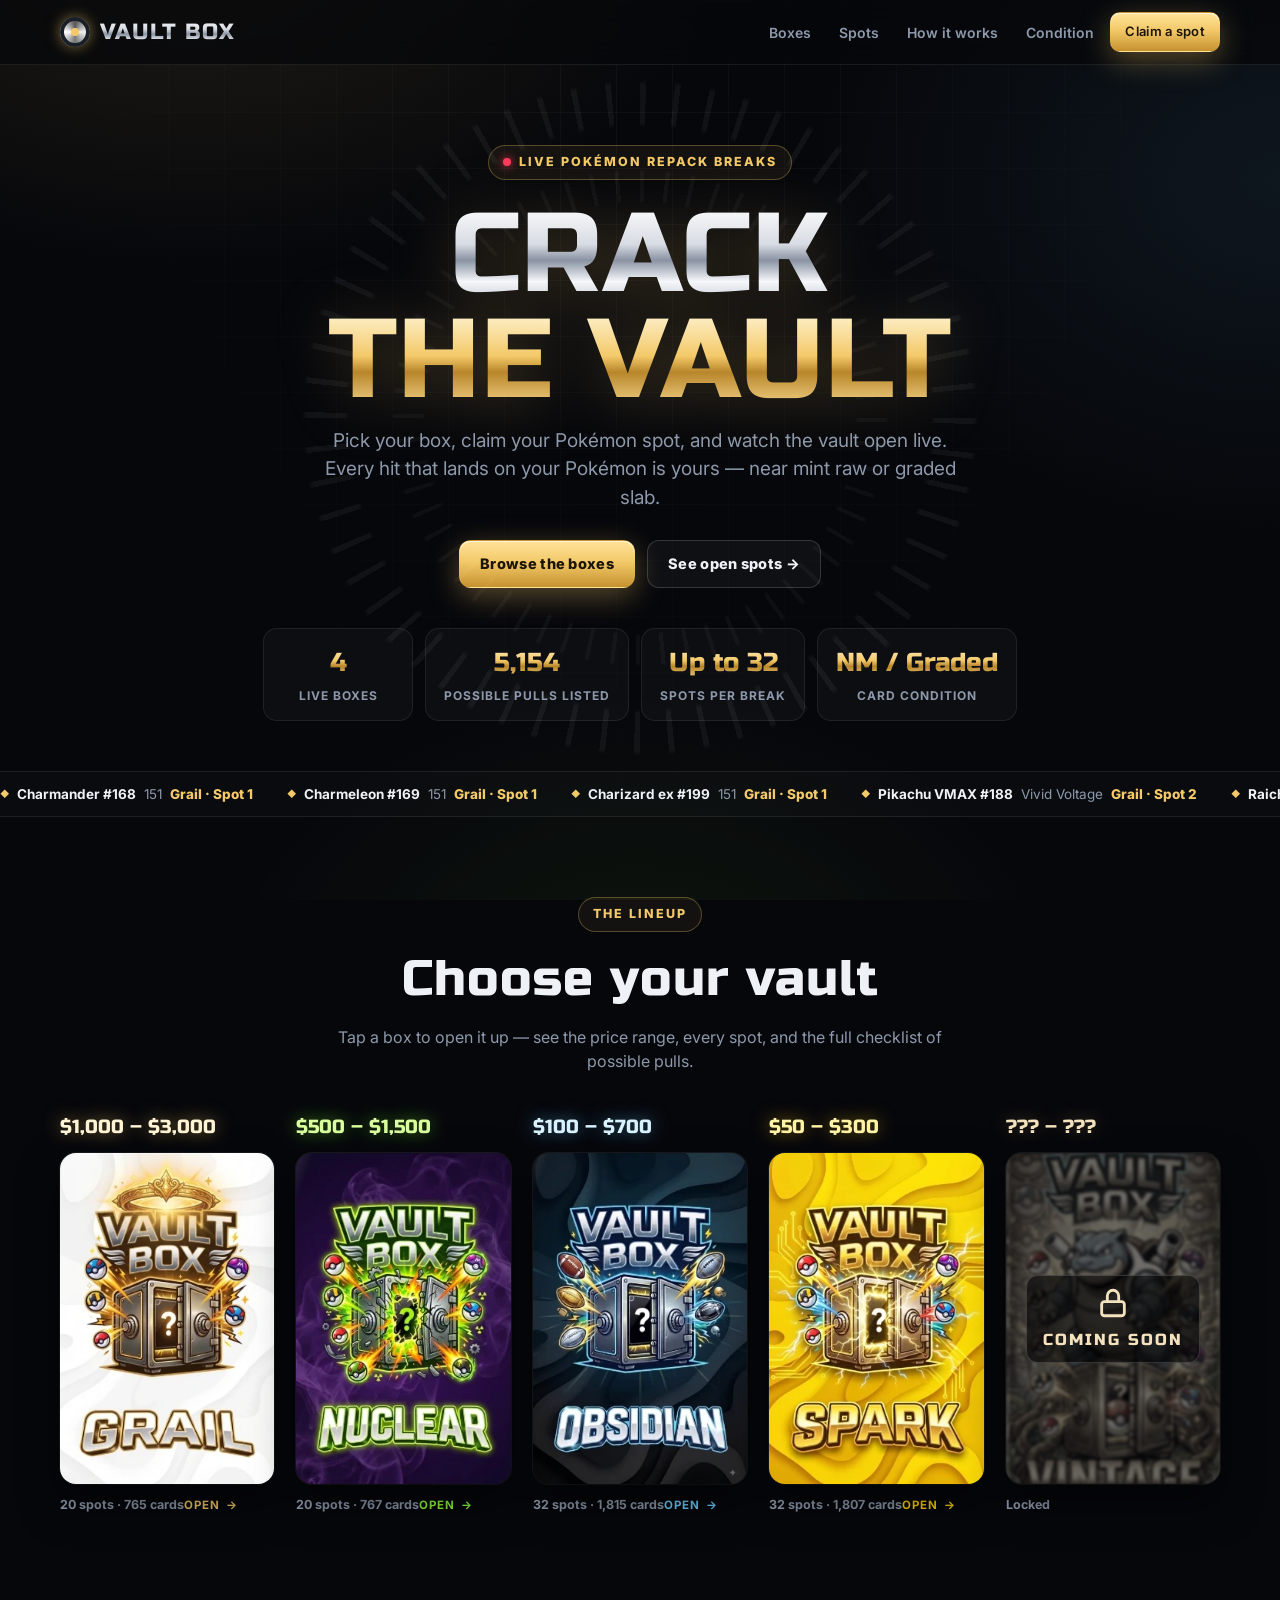
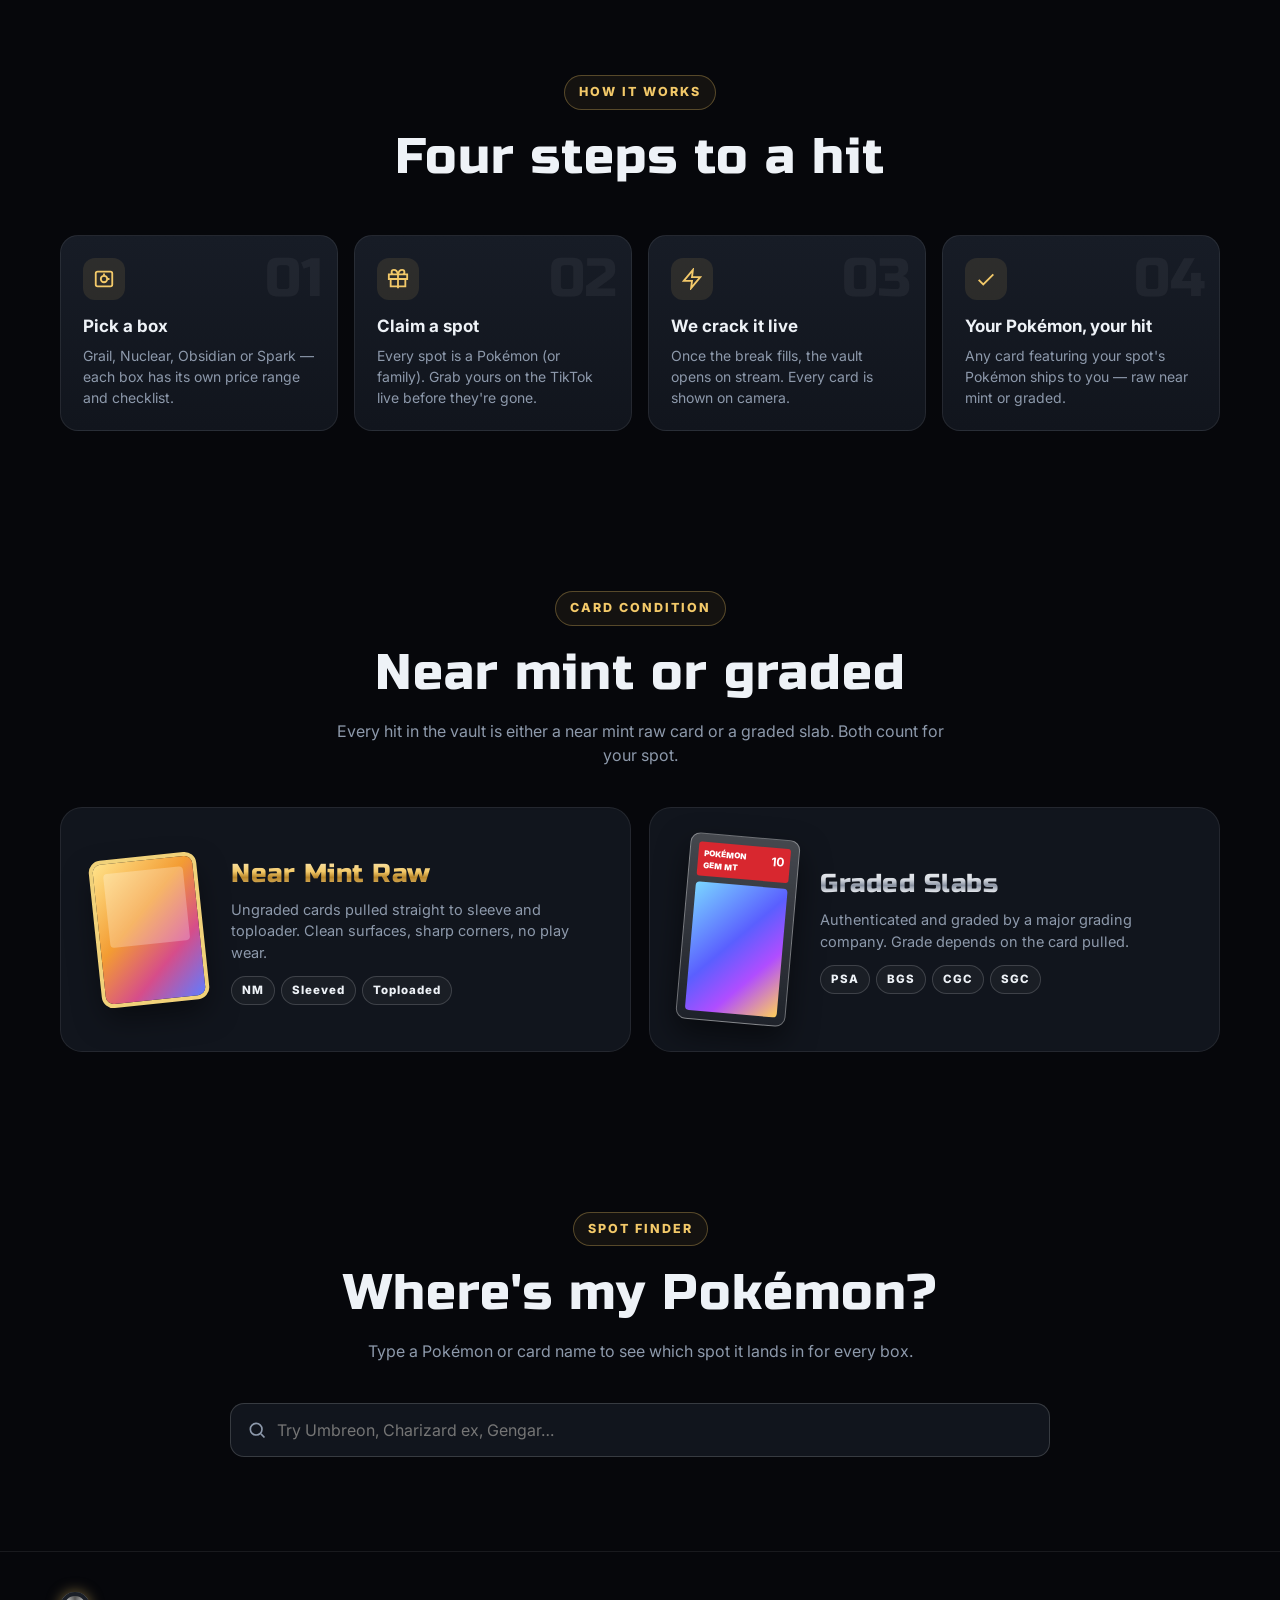
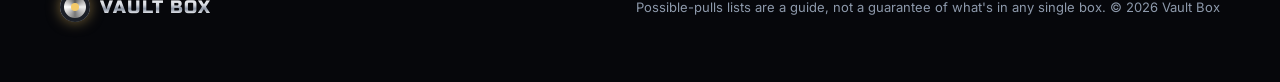
==== index.html @ 306a9274 "Build Vault Box repack site with box checklists and live spot board Home page shows the Grail, Nucle" ====
<!DOCTYPE html>
<html lang="en">
<head>
  <meta charset="utf-8">
  <meta name="viewport" content="width=device-width, initial-scale=1">
  <title>Vault Box | Pokémon Repacks</title>
  <meta name="description" content="Vault Box Pokémon repacks — Grail, Nuclear, Obsidian and Spark editions. See price ranges and the full possible-pulls checklist for every spot.">
  <meta name="theme-color" content="#06070b">
  <link rel="icon" href="assets/boxes/grail.webp">
  <link rel="preconnect" href="https://fonts.googleapis.com">
  <link rel="preconnect" href="https://fonts.gstatic.com" crossorigin>
  <link href="https://fonts.googleapis.com/css2?family=Inter:wght@400;600;700;800;900&family=Russo+One&display=swap" rel="stylesheet">
  <link rel="stylesheet" href="css/styles.css">
</head>
<body>
  <div class="bg-fx"></div>

  <header class="nav">
    <div class="wrap">
      <a class="logo" href="index.html"><span class="dial"></span><span class="metal">VAULT BOX</span></a>
      <nav>
        <a href="#boxes">Boxes</a>
        <a href="spots.html">Spots</a>
        <a class="hide-sm" href="#how">How it works</a>
        <a class="hide-sm" href="#condition">Condition</a>
        <a class="btn primary" href="spots.html" data-tiktok>Claim a spot</a>
      </nav>
    </div>
  </header>

  <main>
    <section class="hero">
      <div class="ring"></div><div class="ring r2"></div>
      <div class="wrap">
        <span class="eyebrow"><span class="live"></span>Live Pokémon repack breaks</span>
        <h1><span class="metal">CRACK</span><span class="gold">THE VAULT</span></h1>
        <p class="lead">Pick your box, claim your Pokémon spot, and watch the vault open live. Every hit that lands on your Pokémon is yours — near mint raw or graded slab.</p>
        <div class="ctas">
          <a class="btn primary" href="#boxes">Browse the boxes</a>
          <a class="btn" href="spots.html">See open spots →</a>
        </div>
        <div class="stats" id="stats"></div>
      </div>
    </section>

    <div class="ticker" aria-hidden="true"><div class="track" id="ticker"></div></div>

    <section class="block" id="boxes">
      <div class="wrap">
        <div class="sec-head reveal-up">
          <span class="eyebrow">The lineup</span>
          <h2>Choose your vault</h2>
          <p>Tap a box to open it up — see the price range, every spot, and the full checklist of possible pulls.</p>
        </div>
        <div class="lineup" id="lineup"></div>
      </div>
    </section>

    <section class="block" id="how">
      <div class="wrap">
        <div class="sec-head reveal-up">
          <span class="eyebrow">How it works</span>
          <h2>Four steps to a hit</h2>
        </div>
        <div class="steps reveal-up">
          <div class="step">
            <div class="ico"><svg width="22" height="22" viewBox="0 0 24 24" fill="none" stroke="currentColor" stroke-width="2"><rect x="3" y="4" width="18" height="16" rx="2"/><circle cx="12" cy="12" r="3.5"/><path d="M12 8.5V6M15.5 12H18"/></svg></div>
            <h3>Pick a box</h3>
            <p>Grail, Nuclear, Obsidian or Spark — each box has its own price range and checklist.</p>
          </div>
          <div class="step">
            <div class="ico"><svg width="22" height="22" viewBox="0 0 24 24" fill="none" stroke="currentColor" stroke-width="2"><path d="M20 12v8H4v-8M2 7h20v5H2zM12 22V7M12 7H7.5a2.5 2.5 0 010-5C11 2 12 7 12 7zM12 7h4.5a2.5 2.5 0 000-5C13 2 12 7 12 7z"/></svg></div>
            <h3>Claim a spot</h3>
            <p>Every spot is a Pokémon (or family). Grab yours on the TikTok live before they're gone.</p>
          </div>
          <div class="step">
            <div class="ico"><svg width="22" height="22" viewBox="0 0 24 24" fill="none" stroke="currentColor" stroke-width="2"><polygon points="13 2 3 14 12 14 11 22 21 10 12 10 13 2"/></svg></div>
            <h3>We crack it live</h3>
            <p>Once the break fills, the vault opens on stream. Every card is shown on camera.</p>
          </div>
          <div class="step">
            <div class="ico"><svg width="22" height="22" viewBox="0 0 24 24" fill="none" stroke="currentColor" stroke-width="2"><path d="M20 7L9 18l-5-5"/></svg></div>
            <h3>Your Pokémon, your hit</h3>
            <p>Any card featuring your spot's Pokémon ships to you — raw near mint or graded.</p>
          </div>
        </div>
      </div>
    </section>

    <section class="block" id="condition">
      <div class="wrap">
        <div class="sec-head reveal-up">
          <span class="eyebrow">Card condition</span>
          <h2>Near mint or graded</h2>
          <p>Every hit in the vault is either a near mint raw card or a graded slab. Both count for your spot.</p>
        </div>
        <div class="cond reveal-up">
          <div class="cond-card">
            <div class="raw-card"></div>
            <div>
              <h3 class="gold">Near Mint Raw</h3>
              <p>Ungraded cards pulled straight to sleeve and toploader. Clean surfaces, sharp corners, no play wear.</p>
              <div class="chips"><span class="chip">NM</span><span class="chip">Sleeved</span><span class="chip">Toploaded</span></div>
            </div>
          </div>
          <div class="cond-card">
            <div class="slab"><div class="label"><span>POKÉMON<br>GEM MT</span><b>10</b></div><div class="inner"></div></div>
            <div>
              <h3 class="metal">Graded Slabs</h3>
              <p>Authenticated and graded by a major grading company. Grade depends on the card pulled.</p>
              <div class="chips"><span class="chip">PSA</span><span class="chip">BGS</span><span class="chip">CGC</span><span class="chip">SGC</span></div>
            </div>
          </div>
        </div>
      </div>
    </section>

    <section class="block" id="finder">
      <div class="wrap">
        <div class="sec-head reveal-up">
          <span class="eyebrow">Spot finder</span>
          <h2>Where's my Pokémon?</h2>
          <p>Type a Pokémon or card name to see which spot it lands in for every box.</p>
        </div>
        <div class="finder reveal-up">
          <label class="search">
            <svg width="20" height="20" viewBox="0 0 24 24" fill="none" stroke="currentColor" stroke-width="2"><circle cx="11" cy="11" r="7"/><path d="M21 21l-4.3-4.3"/></svg>
            <input id="finder-q" type="search" placeholder="Try Umbreon, Charizard ex, Gengar…" autocomplete="off">
          </label>
          <div class="finder-results" id="finder-results"></div>
        </div>
      </div>
    </section>
  </main>

  <footer>
    <div class="wrap">
      <a class="logo" href="index.html"><span class="dial"></span><span class="metal">VAULT BOX</span></a>
      <div>Possible-pulls lists are a guide, not a guarantee of what's in any single box. © <span id="year"></span> Vault Box</div>
    </div>
  </footer>

  <!-- Box detail overlay -->
  <div class="vault" id="vault" role="dialog" aria-modal="true" aria-labelledby="v-title">
    <div class="doors"><div class="door l"></div><div class="door r"></div></div>
    <div class="wheel"></div>
    <div class="scroller" id="v-scroller">
      <div class="v-top">
        <button class="icon-btn" id="v-close" aria-label="Close">
          <svg width="18" height="18" viewBox="0 0 24 24" fill="none" stroke="currentColor" stroke-width="2.5"><path d="M18 6L6 18M6 6l12 12"/></svg>
        </button>
        <span class="ed" id="v-ed"></span>
        <div class="switch" id="v-switch"></div>
      </div>
      <div class="wrap">
        <div class="v-hero">
          <div class="v-art"><img id="v-art" alt=""></div>
          <div>
            <h2 id="v-title"></h2>
            <div class="rng" id="v-price"></div>
            <p id="v-tag"></p>
            <div class="v-facts" id="v-facts"></div>
            <div class="v-actions">
              <button class="btn accent" id="v-crack">⚡ Crack a random pull</button>
              <a class="btn" id="v-spots" href="spots.html">View spot board</a>
            </div>
          </div>
        </div>
        <div class="v-body">
          <aside class="spot-rail" id="v-rail"></aside>
          <div class="checklist">
            <div class="cl-head" id="cl-head"></div>
            <div class="cl-tools">
              <label class="search">
                <svg width="18" height="18" viewBox="0 0 24 24" fill="none" stroke="currentColor" stroke-width="2"><circle cx="11" cy="11" r="7"/><path d="M21 21l-4.3-4.3"/></svg>
                <input id="cl-q" type="search" placeholder="Search this whole box…" autocomplete="off">
              </label>
              <div class="seg" id="cl-seg"></div>
            </div>
            <div class="legend"><span><i></i>Main set</span><span><i class="a"></i>Alt art / SIR</span><span><i class="p"></i>Promo</span></div>
            <div id="cl-list"></div>
            <div class="note"><b>Heads up:</b> this is a possible-pulls guide, not a guaranteed list. Any card featuring a Pokémon in your spot counts for that spot — near mint raw or graded (PSA / BGS / CGC / SGC).</div>
          </div>
        </div>
      </div>
    </div>
  </div>

  <!-- Random pull reveal -->
  <div class="reveal" id="reveal"><div class="rv" id="rv"></div></div>

  <script src="data/config.js"></script>
  <script src="data/pulls.js"></script>
  <script src="js/sprites.js"></script>
  <script src="js/common.js"></script>
  <script src="js/app.js"></script>
</body>
</html>
---- css/styles.css ----
:root {
  --bg: #06070b;
  --bg2: #0c0f16;
  --panel: #11151d;
  --panel2: #171c26;
  --line: rgba(255, 255, 255, 0.08);
  --line2: rgba(255, 255, 255, 0.16);
  --text: #eef2f7;
  --dim: #8d99ab;
  --gold: #f3c969;
  --gold2: #fff1c9;
  --accent: var(--gold);
  --accent2: var(--gold2);
  --glow: rgba(243, 201, 105, 0.5);
  --radius: 18px;
  --display: "Russo One", "Arial Black", Impact, sans-serif;
  --body: "Inter", -apple-system, BlinkMacSystemFont, "Segoe UI", Roboto, sans-serif;
}

* { box-sizing: border-box; }
html { scroll-behavior: smooth; }
html, body { margin: 0; padding: 0; }
body {
  font-family: var(--body);
  background: var(--bg);
  color: var(--text);
  line-height: 1.5;
  -webkit-font-smoothing: antialiased;
  overflow-x: hidden;
}
body.locked { overflow: hidden; }
a { color: inherit; }
img { max-width: 100%; display: block; }
button { font: inherit; color: inherit; }

/* ---------- background ---------- */
.bg-fx {
  position: fixed; inset: 0; z-index: -1; pointer-events: none;
  background:
    radial-gradient(900px 600px at 15% -10%, rgba(243, 201, 105, 0.12), transparent 60%),
    radial-gradient(800px 600px at 100% 20%, rgba(111, 208, 255, 0.08), transparent 60%),
    radial-gradient(700px 500px at 50% 110%, rgba(141, 255, 58, 0.06), transparent 60%),
    var(--bg);
}
.bg-fx::after {
  content: ""; position: absolute; inset: 0;
  background-image: linear-gradient(var(--line) 1px, transparent 1px), linear-gradient(90deg, var(--line) 1px, transparent 1px);
  background-size: 56px 56px;
  mask-image: radial-gradient(ellipse at 50% 0%, #000 0%, transparent 70%);
  -webkit-mask-image: radial-gradient(ellipse at 50% 0%, #000 0%, transparent 70%);
  opacity: 0.5;
}

.wrap { max-width: 1200px; margin: 0 auto; padding: 0 20px; }

/* ---------- nav ---------- */
.nav {
  position: sticky; top: 0; z-index: 50;
  backdrop-filter: blur(14px); -webkit-backdrop-filter: blur(14px);
  background: rgba(6, 7, 11, 0.72);
  border-bottom: 1px solid var(--line);
}
.nav .wrap { display: flex; align-items: center; gap: 18px; height: 64px; }
.logo {
  font-family: var(--display); font-size: 22px; letter-spacing: 1px; text-decoration: none;
  display: flex; align-items: center; gap: 10px;
}
.logo .dial {
  width: 30px; height: 30px; border-radius: 50%;
  background: conic-gradient(from 0deg, #555, #eee, #777, #fff, #555);
  box-shadow: inset 0 0 0 4px #1b1f27, 0 0 14px var(--glow);
  position: relative; animation: spin 12s linear infinite;
}
.logo .dial::after { content: ""; position: absolute; inset: 11px; border-radius: 50%; background: var(--gold); }
.metal {
  background: linear-gradient(180deg, #fff 0%, #d7dbe2 40%, #8a93a3 55%, #f5f7fa 75%, #b9c0cc 100%);
  -webkit-background-clip: text; background-clip: text; color: transparent;
}
.gold {
  background: linear-gradient(180deg, #fff6d8 0%, #f3c969 45%, #b8862b 60%, #ffe39a 100%);
  -webkit-background-clip: text; background-clip: text; color: transparent;
}
.nav nav { display: flex; gap: 4px; margin-left: auto; align-items: center; }
.nav nav a {
  text-decoration: none; color: var(--dim); font-weight: 600; font-size: 14px;
  padding: 8px 12px; border-radius: 10px; transition: 0.15s;
}
.nav nav a:hover, .nav nav a.on { color: var(--text); background: rgba(255, 255, 255, 0.05); }

.btn {
  display: inline-flex; align-items: center; gap: 8px; justify-content: center;
  padding: 12px 20px; border-radius: 12px; font-weight: 800; font-size: 14.5px;
  text-decoration: none; cursor: pointer; border: 1px solid var(--line2);
  background: rgba(255, 255, 255, 0.04); transition: transform 0.15s, box-shadow 0.2s, background 0.2s;
  letter-spacing: 0.3px;
}
.btn:hover { transform: translateY(-2px); background: rgba(255, 255, 255, 0.08); }
.btn.primary {
  background: linear-gradient(180deg, #ffe39a, #f3c969 45%, #c6922f);
  color: #1c1405; border-color: transparent;
  box-shadow: 0 8px 30px rgba(243, 201, 105, 0.35), inset 0 1px 0 rgba(255, 255, 255, 0.6);
}
.btn.primary:hover { box-shadow: 0 12px 40px rgba(243, 201, 105, 0.5), inset 0 1px 0 rgba(255, 255, 255, 0.6); }
.nav .btn { padding: 9px 14px; font-size: 13px; }

/* ---------- hero ---------- */
.hero { position: relative; padding: 80px 0 50px; text-align: center; overflow: hidden; }
.hero .ring {
  position: absolute; left: 50%; top: 50%; width: 760px; height: 760px; margin: -380px 0 0 -380px;
  border-radius: 50%; pointer-events: none; opacity: 0.35;
  background: repeating-conic-gradient(from 0deg, rgba(255, 255, 255, 0.14) 0deg 1deg, transparent 1deg 6deg);
  mask-image: radial-gradient(circle, transparent 54%, #000 55%, #000 62%, transparent 63%);
  -webkit-mask-image: radial-gradient(circle, transparent 54%, #000 55%, #000 62%, transparent 63%);
  animation: spin 60s linear infinite;
}
.hero .ring.r2 {
  width: 560px; height: 560px; margin: -280px 0 0 -280px; opacity: 0.25; animation-direction: reverse; animation-duration: 40s;
}
.eyebrow {
  display: inline-flex; gap: 8px; align-items: center; font-size: 12.5px; letter-spacing: 2px;
  text-transform: uppercase; color: var(--gold); font-weight: 800;
  border: 1px solid rgba(243, 201, 105, 0.3); padding: 7px 14px; border-radius: 999px;
  background: rgba(243, 201, 105, 0.06);
}
.eyebrow .live { width: 8px; height: 8px; border-radius: 50%; background: #ff3b5c; box-shadow: 0 0 10px #ff3b5c; animation: pulse 1.4s infinite; }
.hero h1 {
  font-family: var(--display); font-weight: 400; margin: 22px 0 12px;
  font-size: clamp(46px, 9vw, 112px); line-height: 0.95; letter-spacing: 1px;
  filter: drop-shadow(0 6px 30px rgba(243, 201, 105, 0.25));
}
.hero h1 span { display: block; }
.hero p.lead { color: var(--dim); font-size: clamp(15px, 2vw, 19px); max-width: 640px; margin: 0 auto 28px; }
.hero .ctas { display: flex; gap: 12px; justify-content: center; flex-wrap: wrap; }
.stats { display: flex; gap: 12px; justify-content: center; flex-wrap: wrap; margin-top: 40px; }
.stat {
  min-width: 150px; padding: 14px 18px; border-radius: 14px; background: rgba(255, 255, 255, 0.03);
  border: 1px solid var(--line);
}
.stat b { display: block; font-family: var(--display); font-size: 26px; font-weight: 400; }
.stat span { font-size: 12px; color: var(--dim); letter-spacing: 1px; text-transform: uppercase; font-weight: 700; }

/* ---------- ticker ---------- */
.ticker { border-block: 1px solid var(--line); background: rgba(255, 255, 255, 0.02); overflow: hidden; padding: 12px 0; }
.ticker .track { display: flex; gap: 34px; width: max-content; animation: scroll 80s linear infinite; }
.ticker:hover .track { animation-play-state: paused; }
.ticker .item { display: inline-flex; align-items: center; gap: 8px; white-space: nowrap; font-size: 13.5px; color: var(--dim); }
.ticker .item b { color: var(--text); }
.ticker .item i { font-style: normal; color: var(--gold); font-weight: 800; }
.ticker .item::before { content: "◆"; color: var(--gold); font-size: 9px; }

/* ---------- sections ---------- */
section.block { padding: 80px 0; }
.sec-head { text-align: center; margin-bottom: 40px; }
.sec-head h2 { font-family: var(--display); font-weight: 400; font-size: clamp(30px, 5vw, 50px); margin: 10px 0 8px; letter-spacing: 1px; }
.sec-head p { color: var(--dim); margin: 0 auto; max-width: 620px; }

/* ---------- box lineup ---------- */
.lineup { display: grid; grid-template-columns: repeat(5, 1fr); gap: 22px; perspective: 1200px; }
@media (max-width: 1100px) { .lineup { grid-template-columns: repeat(3, 1fr); } }
@media (max-width: 760px) { .lineup { grid-template-columns: repeat(2, 1fr); gap: 14px; } }
.box {
  --a: var(--gold); --b: var(--gold2); --g: var(--glow);
  position: relative; cursor: pointer; border: 0; padding: 0; background: none; text-align: left;
  display: flex; flex-direction: column; gap: 12px;
}
.box .price {
  font-family: var(--display); font-size: clamp(15px, 1.6vw, 19px); text-align: center; color: var(--b);
  text-shadow: 0 0 18px var(--g);
}
.box .art {
  position: relative; border-radius: 16px; overflow: hidden; aspect-ratio: 283 / 437;
  transform-style: preserve-3d; transition: transform 0.2s ease-out, box-shadow 0.3s;
  box-shadow: 0 20px 40px rgba(0, 0, 0, 0.5), 0 0 0 1px rgba(255, 255, 255, 0.08);
  background: #111;
}
.box .art img { width: 100%; height: 100%; object-fit: cover; }
.box .art .glare {
  position: absolute; inset: 0; pointer-events: none; opacity: 0; transition: opacity 0.3s;
  background: radial-gradient(circle at var(--mx, 50%) var(--my, 50%), rgba(255, 255, 255, 0.45), transparent 45%);
  mix-blend-mode: overlay;
}
.box .art .foil {
  position: absolute; inset: 0; pointer-events: none; opacity: 0; transition: opacity 0.3s;
  background: linear-gradient(115deg, transparent 30%, rgba(255, 0, 170, 0.18) 42%, rgba(0, 255, 255, 0.18) 50%, rgba(255, 255, 0, 0.18) 58%, transparent 70%);
  background-size: 250% 250%; background-position: var(--fx, 50%) var(--fy, 50%);
  mix-blend-mode: color-dodge;
}
.box:hover .art, .box:focus-visible .art { box-shadow: 0 30px 60px rgba(0, 0, 0, 0.6), 0 0 50px var(--g), 0 0 0 1px var(--a); }
.box:hover .glare, .box:hover .foil { opacity: 1; }
.box:focus-visible { outline: none; }
.box .meta { display: flex; justify-content: space-between; align-items: center; font-size: 12.5px; color: var(--dim); font-weight: 700; }
.box .open {
  color: var(--a); letter-spacing: 1px; text-transform: uppercase; font-size: 11.5px;
  display: inline-flex; gap: 6px; align-items: center;
}
.box .open::after { content: "→"; transition: transform 0.2s; }
.box:hover .open::after { transform: translateX(4px); }
.box.soon { cursor: default; }
.box.soon .art img { filter: grayscale(0.7) brightness(0.45) blur(1.5px); }
.box.soon .lock {
  position: absolute; inset: 0; display: grid; place-items: center; text-align: center; z-index: 2;
}
.box.soon .lock div {
  font-family: var(--display); font-size: 16px; letter-spacing: 2px; color: var(--b);
  background: rgba(0, 0, 0, 0.6); border: 1px solid var(--line2); padding: 10px 16px; border-radius: 12px;
}
.box.soon .lock svg { width: 34px; height: 34px; margin: 0 auto 8px; display: block; }
.box .shine-bar {
  position: absolute; left: -60%; top: 0; width: 40%; height: 100%; transform: skewX(-20deg);
  background: linear-gradient(90deg, transparent, rgba(255, 255, 255, 0.25), transparent);
  animation: shine 5s ease-in-out infinite; pointer-events: none;
}
.box:nth-child(2) .shine-bar { animation-delay: 1s; }
.box:nth-child(3) .shine-bar { animation-delay: 2s; }
.box:nth-child(4) .shine-bar { animation-delay: 3s; }

/* ---------- how it works ---------- */
.steps { display: grid; grid-template-columns: repeat(4, 1fr); gap: 16px; counter-reset: step; }
@media (max-width: 900px) { .steps { grid-template-columns: repeat(2, 1fr); } }
@media (max-width: 520px) { .steps { grid-template-columns: 1fr; } }
.step {
  background: linear-gradient(180deg, var(--panel2), var(--panel)); border: 1px solid var(--line);
  border-radius: var(--radius); padding: 22px; position: relative; overflow: hidden;
}
.step::before {
  counter-increment: step; content: counter(step, decimal-leading-zero);
  font-family: var(--display); font-size: 54px; position: absolute; right: 14px; top: 2px;
  color: rgba(255, 255, 255, 0.05);
}
.step .ico { width: 42px; height: 42px; border-radius: 12px; display: grid; place-items: center; background: rgba(243, 201, 105, 0.1); color: var(--gold); margin-bottom: 14px; }
.step h3 { margin: 0 0 6px; font-size: 17px; }
.step p { margin: 0; color: var(--dim); font-size: 14px; }

/* ---------- condition ---------- */
.cond { display: grid; grid-template-columns: 1fr 1fr; gap: 18px; }
@media (max-width: 760px) { .cond { grid-template-columns: 1fr; } }
.cond-card {
  border-radius: 22px; padding: 28px; border: 1px solid var(--line); position: relative; overflow: hidden;
  background: var(--panel); display: grid; grid-template-columns: 120px 1fr; gap: 22px; align-items: center;
}
@media (max-width: 460px) { .cond-card { grid-template-columns: 1fr; } }
.cond-card h3 { margin: 0 0 6px; font-family: var(--display); font-weight: 400; font-size: 26px; letter-spacing: 0.5px; }
.cond-card p { margin: 0 0 12px; color: var(--dim); font-size: 14.5px; }
.chips { display: flex; gap: 6px; flex-wrap: wrap; }
.chip {
  font-size: 11.5px; font-weight: 800; letter-spacing: 1px; padding: 5px 10px; border-radius: 999px;
  border: 1px solid var(--line2); background: rgba(255, 255, 255, 0.04);
}
.raw-card {
  width: 100px; aspect-ratio: 63 / 88; border-radius: 8px; margin: 0 auto;
  background: linear-gradient(135deg, #ffe38a, #f39c33 40%, #d64d8a 70%, #5f7cff);
  box-shadow: 0 0 0 4px #f1d27a, 0 14px 30px rgba(0, 0, 0, 0.5); position: relative; transform: rotate(-6deg);
  animation: float 5s ease-in-out infinite;
}
.raw-card::after { content: ""; position: absolute; inset: 10px 10px 40%; border-radius: 4px; background: rgba(255, 255, 255, 0.25); }
.slab {
  width: 110px; border-radius: 10px; padding: 8px; margin: 0 auto;
  background: linear-gradient(180deg, rgba(255, 255, 255, 0.22), rgba(255, 255, 255, 0.06));
  border: 1px solid rgba(255, 255, 255, 0.35); box-shadow: 0 14px 30px rgba(0, 0, 0, 0.5);
  transform: rotate(5deg); animation: float 5s ease-in-out infinite reverse;
}
.slab .label { background: #d8272f; color: #fff; font-size: 8px; font-weight: 900; padding: 5px 6px; border-radius: 3px; display: flex; justify-content: space-between; margin-bottom: 6px; }
.slab .label b { font-size: 12px; }
.slab .inner { aspect-ratio: 63 / 88; border-radius: 4px; background: linear-gradient(135deg, #7ad6ff, #5a5fff 45%, #b04dff 70%, #ffcf5a); }

/* ---------- finder ---------- */
.finder { max-width: 820px; margin: 0 auto; }
.search {
  display: flex; align-items: center; gap: 10px; padding: 0 16px; border-radius: 14px;
  border: 1px solid var(--line2); background: var(--panel); transition: 0.2s;
}
.search:focus-within { border-color: var(--accent); box-shadow: 0 0 0 4px color-mix(in srgb, var(--accent) 18%, transparent); }
.search svg { flex: none; color: var(--dim); }
.search input {
  flex: 1; background: none; border: 0; outline: 0; color: var(--text); font: inherit; font-size: 16px; padding: 14px 0; min-width: 0;
}
.finder-results { margin-top: 14px; display: grid; gap: 10px; }
.fr {
  display: grid; grid-template-columns: 56px 1fr; gap: 14px; align-items: center;
  background: var(--panel); border: 1px solid var(--line); border-radius: 14px; padding: 12px 14px;
}
.fr img { width: 56px; height: 56px; object-fit: contain; }
.fr h4 { margin: 0 0 6px; font-size: 16px; }
.fr .where { display: flex; gap: 6px; flex-wrap: wrap; }
.fr .where button {
  cursor: pointer; font-size: 12.5px; font-weight: 700; padding: 5px 10px; border-radius: 9px;
  border: 1px solid var(--line2); background: rgba(255, 255, 255, 0.04); transition: 0.15s;
}
.fr .where button:hover { border-color: var(--c); color: var(--c); }
.fr .where button b { color: var(--c); }
.muted { color: var(--dim); font-size: 14px; text-align: center; padding: 10px; }

/* ---------- vault overlay ---------- */
.vault {
  --a: var(--gold); --b: var(--gold2); --g: var(--glow); --vbg: #111;
  position: fixed; inset: 0; z-index: 100; display: none;
  background: radial-gradient(1000px 700px at 20% 0%, color-mix(in srgb, var(--a) 16%, transparent), transparent 60%), var(--vbg);
}
.vault.on { display: block; }
.vault .doors { position: fixed; inset: 0; z-index: 5; pointer-events: none; display: flex; }
.vault .door {
  flex: 1; background:
    repeating-linear-gradient(90deg, rgba(255, 255, 255, 0.03) 0 2px, transparent 2px 8px),
    linear-gradient(180deg, #3a3f49, #1d2027 50%, #2b2f37);
  border: 1px solid rgba(255, 255, 255, 0.1); position: relative;
  transition: transform 0.9s cubic-bezier(0.7, 0, 0.2, 1) 0.45s;
}
.vault .door.l { border-right: 2px solid #0b0c10; }
.vault .door.r { border-left: 2px solid #0b0c10; }
.vault .wheel {
  position: fixed; left: 50%; top: 50%; width: 180px; height: 180px; margin: -90px 0 0 -90px; z-index: 6;
  border-radius: 50%; pointer-events: none;
  background: radial-gradient(circle, var(--a) 0 18%, #2a2e36 19% 40%, transparent 41%),
    conic-gradient(from 0deg, #9aa2ae, #e6e9ee, #6d7480, #e6e9ee, #9aa2ae, #e6e9ee, #6d7480, #e6e9ee, #9aa2ae);
  box-shadow: 0 0 0 10px #2a2e36, 0 0 60px var(--g), inset 0 0 20px rgba(0, 0, 0, 0.6);
  transition: transform 0.6s ease-in, opacity 0.3s ease 0.55s;
}
.vault.opening .wheel { transform: rotate(540deg) scale(0.9); opacity: 0; }
.vault.opening .door.l { transform: translateX(-102%); }
.vault.opening .door.r { transform: translateX(102%); }
.vault.opened .doors, .vault.opened .wheel { display: none; }

.vault .scroller { position: absolute; inset: 0; overflow-y: auto; overscroll-behavior: contain; }
.vault .v-top {
  position: sticky; top: 0; z-index: 3; display: flex; align-items: center; gap: 12px;
  padding: 12px 20px; background: color-mix(in srgb, var(--vbg) 80%, transparent);
  backdrop-filter: blur(12px); -webkit-backdrop-filter: blur(12px); border-bottom: 1px solid var(--line);
}
.vault .v-top .ed { font-family: var(--display); letter-spacing: 1px; font-size: 18px; color: var(--b); }
.vault .v-top .switch { display: flex; gap: 6px; margin-left: auto; flex-wrap: wrap; }
.vault .v-top .switch button {
  cursor: pointer; padding: 7px 12px; border-radius: 999px; border: 1px solid var(--line2); background: transparent;
  font-size: 12.5px; font-weight: 800; letter-spacing: 0.5px; color: var(--dim);
}
.vault .v-top .switch button.on { background: var(--a); border-color: var(--a); color: #0a0a0a; }
.icon-btn {
  cursor: pointer; width: 40px; height: 40px; flex: none; border-radius: 12px; border: 1px solid var(--line2);
  background: rgba(255, 255, 255, 0.05); display: grid; place-items: center;
}
.icon-btn:hover { background: rgba(255, 255, 255, 0.1); }

.v-hero { display: grid; grid-template-columns: 260px 1fr; gap: 34px; align-items: center; padding: 34px 0 20px; }
@media (max-width: 760px) { .v-hero { grid-template-columns: 1fr; text-align: center; gap: 18px; } .v-hero .v-art { max-width: 200px; margin: 0 auto; } }
.v-art { border-radius: 16px; overflow: hidden; box-shadow: 0 0 60px var(--g), 0 20px 40px rgba(0, 0, 0, 0.5); animation: float 6s ease-in-out infinite; }
.v-hero h2 { font-family: var(--display); font-weight: 400; margin: 0; font-size: clamp(38px, 6vw, 68px); line-height: 1; color: var(--b); text-shadow: 0 0 40px var(--g); letter-spacing: 1px; }
.v-hero .rng { font-family: var(--display); font-size: clamp(20px, 3vw, 30px); margin: 10px 0; color: var(--a); }
.v-hero .rng small { font-family: var(--body); font-size: 12px; color: var(--dim); letter-spacing: 1.5px; text-transform: uppercase; font-weight: 800; display: block; }
.v-hero p { color: var(--dim); margin: 0 0 16px; }
.v-facts { display: flex; gap: 8px; flex-wrap: wrap; }
@media (max-width: 760px) { .v-facts { justify-content: center; } }
.v-facts span { font-size: 12.5px; font-weight: 700; padding: 7px 12px; border-radius: 10px; background: rgba(255, 255, 255, 0.05); border: 1px solid var(--line); }
.v-facts span b { color: var(--a); }
.v-actions { display: flex; gap: 10px; flex-wrap: wrap; margin-top: 18px; }
@media (max-width: 760px) { .v-actions { justify-content: center; } }
.btn.accent { background: var(--a); color: #0b0b0b; border-color: transparent; box-shadow: 0 8px 30px var(--g); }

.v-body { display: grid; grid-template-columns: 300px 1fr; gap: 22px; padding-bottom: 80px; align-items: start; }
@media (max-width: 900px) { .v-body { grid-template-columns: 1fr; } }
.spot-rail { position: sticky; top: 80px; background: var(--panel); border: 1px solid var(--line); border-radius: var(--radius); padding: 12px; max-height: calc(100vh - 100px); overflow-y: auto; }
@media (max-width: 900px) {
  .spot-rail { position: static; max-height: none; display: flex; overflow-x: auto; gap: 8px; padding: 10px; scroll-snap-type: x mandatory; }
  .spot-rail h4 { display: none; }
}
.spot-rail h4 { margin: 4px 6px 10px; font-size: 11.5px; letter-spacing: 1.5px; text-transform: uppercase; color: var(--dim); }
.sp {
  width: 100%; cursor: pointer; display: grid; grid-template-columns: 34px 1fr auto; gap: 10px; align-items: center;
  padding: 8px 10px; border-radius: 12px; border: 1px solid transparent; background: none; text-align: left; transition: 0.15s;
}
@media (max-width: 900px) { .sp { width: auto; min-width: 180px; scroll-snap-align: start; border-color: var(--line); } }
.sp:hover { background: rgba(255, 255, 255, 0.04); }
.sp.on { background: color-mix(in srgb, var(--a) 14%, transparent); border-color: color-mix(in srgb, var(--a) 60%, transparent); }
.sp .n { font-family: var(--display); font-size: 13px; color: var(--a); width: 34px; height: 34px; border-radius: 10px; display: grid; place-items: center; background: rgba(255, 255, 255, 0.05); }
.sp .t { font-size: 13px; font-weight: 700; line-height: 1.25; overflow: hidden; display: -webkit-box; -webkit-line-clamp: 2; -webkit-box-orient: vertical; }
.sp .c { font-size: 11px; color: var(--dim); font-weight: 700; }

.checklist { min-width: 0; }
.cl-head { background: var(--panel); border: 1px solid var(--line); border-radius: var(--radius); padding: 20px; margin-bottom: 14px; position: relative; overflow: hidden; }
.cl-head .sprites { display: flex; margin-bottom: 8px; }
.cl-head .sprites img { width: 76px; height: 76px; object-fit: contain; margin-right: -14px; filter: drop-shadow(0 6px 12px rgba(0, 0, 0, 0.5)); animation: pop 0.4s both; }
.cl-head h3 { margin: 0; font-family: var(--display); font-weight: 400; font-size: clamp(22px, 3vw, 30px); }
.cl-head h3 small { font-family: var(--body); font-size: 13px; color: var(--a); font-weight: 800; letter-spacing: 1.5px; display: block; text-transform: uppercase; }
.cl-head .counts { margin-top: 8px; color: var(--dim); font-size: 13px; }
.cl-tools { display: flex; gap: 10px; flex-wrap: wrap; align-items: center; margin-bottom: 14px; }
.cl-tools .search { flex: 1; min-width: 200px; }
.cl-tools .search input { padding: 11px 0; font-size: 14.5px; }
.seg { display: flex; background: var(--panel); border: 1px solid var(--line); border-radius: 12px; padding: 4px; gap: 2px; flex-wrap: wrap; }
.seg button { cursor: pointer; border: 0; background: none; padding: 8px 12px; border-radius: 9px; font-size: 12.5px; font-weight: 800; color: var(--dim); }
.seg button.on { background: rgba(255, 255, 255, 0.09); color: var(--text); }
.seg button .k { opacity: 0.6; margin-left: 4px; font-weight: 700; }

.group { margin-bottom: 18px; }
.group h5 { display: flex; align-items: center; gap: 10px; margin: 0 0 10px; font-size: 15px; }
.group h5 img { width: 34px; height: 34px; object-fit: contain; }
.group h5 span { font-size: 11px; color: var(--dim); letter-spacing: 1px; text-transform: uppercase; }
.cards { display: grid; grid-template-columns: repeat(auto-fill, minmax(210px, 1fr)); gap: 8px; }
.pc {
  position: relative; border-radius: 12px; padding: 10px 12px; background: var(--panel2); border: 1px solid var(--line);
  display: grid; gap: 2px; overflow: hidden; transition: transform 0.15s, border-color 0.15s;
  animation: rise 0.35s both;
}
.pc:hover { transform: translateY(-2px); border-color: var(--line2); }
.pc .nm { font-weight: 700; font-size: 13.5px; }
.pc .st { font-size: 12px; color: var(--dim); }
.pc .no { position: absolute; right: 10px; top: 9px; font-weight: 800; font-size: 12px; color: var(--a); font-variant-numeric: tabular-nums; }
.pc .nm { padding-right: 58px; }
.pc .rar { font-size: 10.5px; letter-spacing: 0.6px; text-transform: uppercase; font-weight: 800; color: var(--dim); margin-top: 4px; }
.pc.a {
  border-color: color-mix(in srgb, var(--a) 45%, transparent);
  background: linear-gradient(135deg, color-mix(in srgb, var(--a) 12%, var(--panel2)), var(--panel2) 60%);
}
.pc.a::after {
  content: ""; position: absolute; inset: 0; pointer-events: none;
  background: linear-gradient(115deg, transparent 35%, rgba(255, 255, 255, 0.08) 50%, transparent 65%);
  background-size: 300% 100%; animation: sheen 4s linear infinite;
}
.pc.a .rar { color: var(--a); }
.pc.p { border-style: dashed; }
.pc.p .rar { color: #c9a2ff; }
.legend { display: flex; gap: 14px; flex-wrap: wrap; font-size: 12px; color: var(--dim); margin: 0 0 12px; }
.legend i { display: inline-block; width: 12px; height: 12px; border-radius: 4px; vertical-align: -2px; margin-right: 5px; border: 1px solid var(--line2); }
.legend i.a { border-color: var(--a); background: color-mix(in srgb, var(--a) 25%, transparent); }
.legend i.p { border-style: dashed; border-color: #c9a2ff; }
.empty { text-align: center; color: var(--dim); padding: 40px 10px; }
.note {
  font-size: 13px; color: var(--dim); background: rgba(255, 255, 255, 0.03); border: 1px solid var(--line);
  border-left: 3px solid var(--a); border-radius: 12px; padding: 12px 14px; margin-top: 18px;
}
.note b { color: var(--text); }

/* ---------- crack reveal ---------- */
.reveal { position: fixed; inset: 0; z-index: 200; display: none; place-items: center; background: rgba(0, 0, 0, 0.8); backdrop-filter: blur(6px); -webkit-backdrop-filter: blur(6px); padding: 20px; }
.reveal.on { display: grid; }
.reveal .rv {
  width: min(360px, 100%); border-radius: 22px; padding: 26px; text-align: center; position: relative; overflow: hidden;
  background: linear-gradient(180deg, var(--panel2), var(--panel)); border: 1px solid var(--a);
  box-shadow: 0 0 80px var(--g); animation: flip 0.8s cubic-bezier(0.2, 0.8, 0.2, 1.2) both;
}
.reveal .rv::before {
  content: ""; position: absolute; inset: -50%; pointer-events: none;
  background: conic-gradient(from 0deg, transparent, var(--g), transparent 30%); animation: spin 4s linear infinite; opacity: 0.6;
}
.reveal .rv > * { position: relative; }
.reveal .rv img { width: 150px; height: 150px; object-fit: contain; margin: 0 auto; filter: drop-shadow(0 10px 20px rgba(0, 0, 0, 0.6)); }
.reveal .rv .lbl { font-size: 11px; letter-spacing: 2px; text-transform: uppercase; color: var(--a); font-weight: 900; }
.reveal .rv h3 { margin: 6px 0 4px; font-family: var(--display); font-weight: 400; font-size: 26px; }
.reveal .rv p { margin: 0 0 4px; color: var(--dim); font-size: 13.5px; }
.reveal .rv .fine { font-size: 11px; margin-top: 14px; opacity: 0.7; }
.reveal .rv .btns { display: flex; gap: 8px; justify-content: center; margin-top: 16px; flex-wrap: wrap; }
.spark-burst { position: fixed; pointer-events: none; z-index: 210; width: 8px; height: 8px; border-radius: 50%; background: var(--a); box-shadow: 0 0 10px var(--a); animation: burst 0.9s ease-out forwards; }

/* ---------- spots page ---------- */
.page-head { padding: 56px 0 26px; text-align: center; }
.page-head h1 { font-family: var(--display); font-weight: 400; font-size: clamp(38px, 7vw, 76px); margin: 14px 0 8px; line-height: 1; }
.page-head p { color: var(--dim); max-width: 640px; margin: 0 auto; }
.break-tabs { display: flex; justify-content: center; gap: 10px; flex-wrap: wrap; margin: 26px 0 18px; }
.break-tab {
  cursor: pointer; border-radius: 16px; padding: 14px 18px; border: 1px solid var(--line2); background: var(--panel);
  text-align: left; min-width: 250px; transition: 0.2s;
}
.break-tab b { display: block; font-family: var(--display); font-weight: 400; font-size: 20px; }
.break-tab span { font-size: 12.5px; color: var(--dim); font-weight: 600; }
.break-tab.on { border-color: var(--gold); box-shadow: 0 0 30px rgba(243, 201, 105, 0.2); background: linear-gradient(180deg, rgba(243, 201, 105, 0.1), var(--panel)); }
.board-bar { display: flex; align-items: center; gap: 14px; flex-wrap: wrap; margin-bottom: 16px; }
.progress { flex: 1; min-width: 220px; }
.progress .lbl { display: flex; justify-content: space-between; font-size: 13px; font-weight: 700; margin-bottom: 6px; }
.progress .lbl span { color: var(--dim); }
.progress .bar { height: 10px; border-radius: 999px; background: rgba(255, 255, 255, 0.06); overflow: hidden; }
.progress .bar i { display: block; height: 100%; width: 0; border-radius: inherit; background: linear-gradient(90deg, #c6922f, #f3c969, #fff1c9); box-shadow: 0 0 16px rgba(243, 201, 105, 0.6); transition: width 0.8s cubic-bezier(0.2, 0.8, 0.2, 1); }
.sync { font-size: 12px; color: var(--dim); display: inline-flex; align-items: center; gap: 6px; }
.sync i { width: 8px; height: 8px; border-radius: 50%; background: #666; }
.sync.live i { background: #3ddc84; box-shadow: 0 0 8px #3ddc84; animation: pulse 1.6s infinite; }
.sync.off i { background: #ff9f43; }
.board-filter { display: flex; gap: 10px; flex-wrap: wrap; margin-bottom: 16px; }
.board-filter .search { flex: 1; min-width: 200px; }
.board-filter .search input { padding: 11px 0; font-size: 14.5px; }
.board { display: grid; grid-template-columns: repeat(auto-fill, minmax(260px, 1fr)); gap: 12px; padding-bottom: 80px; }
.tile {
  position: relative; border-radius: 16px; padding: 14px; background: var(--panel); border: 1px solid var(--line);
  display: grid; gap: 10px; overflow: hidden; animation: rise 0.4s both; transition: transform 0.15s, border-color 0.2s;
}
.tile:hover { transform: translateY(-3px); border-color: var(--line2); }
.tile .top { display: flex; align-items: center; gap: 10px; }
.tile .num { font-family: var(--display); font-size: 15px; width: 40px; height: 40px; border-radius: 12px; display: grid; place-items: center; background: rgba(255, 255, 255, 0.05); color: var(--gold); flex: none; }
.tile .status { margin-left: auto; font-size: 11px; font-weight: 900; letter-spacing: 1.2px; padding: 5px 9px; border-radius: 999px; text-transform: uppercase; }
.tile.open .status { color: #3ddc84; background: rgba(61, 220, 132, 0.1); border: 1px solid rgba(61, 220, 132, 0.35); }
.tile.taken .status { color: #ff5c7a; background: rgba(255, 92, 122, 0.1); border: 1px solid rgba(255, 92, 122, 0.35); }
.tile .sprites { display: flex; flex-wrap: wrap; min-height: 56px; align-items: center; }
.tile .sprites img { width: 56px; height: 56px; object-fit: contain; margin-right: -10px; filter: drop-shadow(0 4px 8px rgba(0, 0, 0, 0.5)); transition: transform 0.2s; }
.tile:hover .sprites img { transform: translateY(-3px); }
.tile .sprites .trainer { width: 56px; height: 56px; display: grid; place-items: center; border-radius: 14px; background: rgba(243, 201, 105, 0.1); color: var(--gold); }
.tile .names { font-weight: 700; font-size: 14px; line-height: 1.35; }
.tile .owner { display: flex; align-items: center; gap: 8px; font-size: 13px; padding: 9px 11px; border-radius: 10px; background: rgba(255, 255, 255, 0.04); border: 1px solid var(--line); }
.tile .owner b { overflow: hidden; text-overflow: ellipsis; white-space: nowrap; }
.tile.open .owner { color: var(--dim); border-style: dashed; }
.tile .links { display: flex; gap: 6px; flex-wrap: wrap; }
.tile .links a { font-size: 12px; font-weight: 800; text-decoration: none; padding: 5px 10px; border-radius: 8px; border: 1px solid var(--line2); color: var(--dim); transition: 0.15s; }
.tile .links a:hover { color: var(--c); border-color: var(--c); }
.tile.taken::before { content: ""; position: absolute; inset: 0; background: linear-gradient(135deg, rgba(255, 92, 122, 0.06), transparent 50%); pointer-events: none; }

/* ---------- footer ---------- */
footer { border-top: 1px solid var(--line); padding: 40px 0 60px; color: var(--dim); font-size: 13px; }
footer .wrap { display: flex; gap: 20px; justify-content: space-between; flex-wrap: wrap; align-items: center; }
footer .logo { font-size: 18px; }

/* ---------- motion ---------- */
@keyframes spin { to { transform: rotate(360deg); } }
@keyframes pulse { 50% { opacity: 0.35; } }
@keyframes scroll { to { transform: translateX(-50%); } }
@keyframes float { 50% { translate: 0 -8px; } }
@keyframes shine { 0%, 60% { left: -60%; } 100% { left: 130%; } }
@keyframes sheen { from { background-position: 100% 0; } to { background-position: -200% 0; } }
@keyframes rise { from { opacity: 0; transform: translateY(8px); } }
@keyframes pop { from { opacity: 0; transform: scale(0.6) translateY(10px); } }
@keyframes flip { from { opacity: 0; transform: perspective(800px) rotateY(180deg) scale(0.6); } }
@keyframes burst { to { transform: translate(var(--dx), var(--dy)) scale(0); opacity: 0; } }
.reveal-up { opacity: 0; transform: translateY(24px); transition: opacity 0.7s, transform 0.7s; }
.reveal-up.in { opacity: 1; transform: none; }

@media (max-width: 760px) {
  .nav nav a.hide-sm { display: none; }
  .hero { padding: 56px 0 36px; }
  section.block { padding: 56px 0; }
}
@media (max-width: 480px) { .nav .btn { display: none; } .break-tab { min-width: 0; flex: 1; } }
@media (prefers-reduced-motion: reduce) {
  *, *::before, *::after { animation-duration: 0.01ms !important; animation-iteration-count: 1 !important; transition-duration: 0.01ms !important; }
  .reveal-up { opacity: 1; transform: none; }
}

@media (max-width: 640px) {
  .vault .v-top { padding: 10px 12px; }
  .vault .v-top .ed { display: none; }
  .vault .v-top .switch { flex-wrap: nowrap; overflow-x: auto; scrollbar-width: none; }
  .vault .v-top .switch::-webkit-scrollbar { display: none; }
  .vault .v-top .switch button { flex: none; }
  .cards { grid-template-columns: 1fr 1fr; }
  .pc { padding: 9px 10px; }
  .pc .no { position: static; order: -1; font-size: 11px; }
  .pc .nm { padding-right: 0; font-size: 13px; }
}
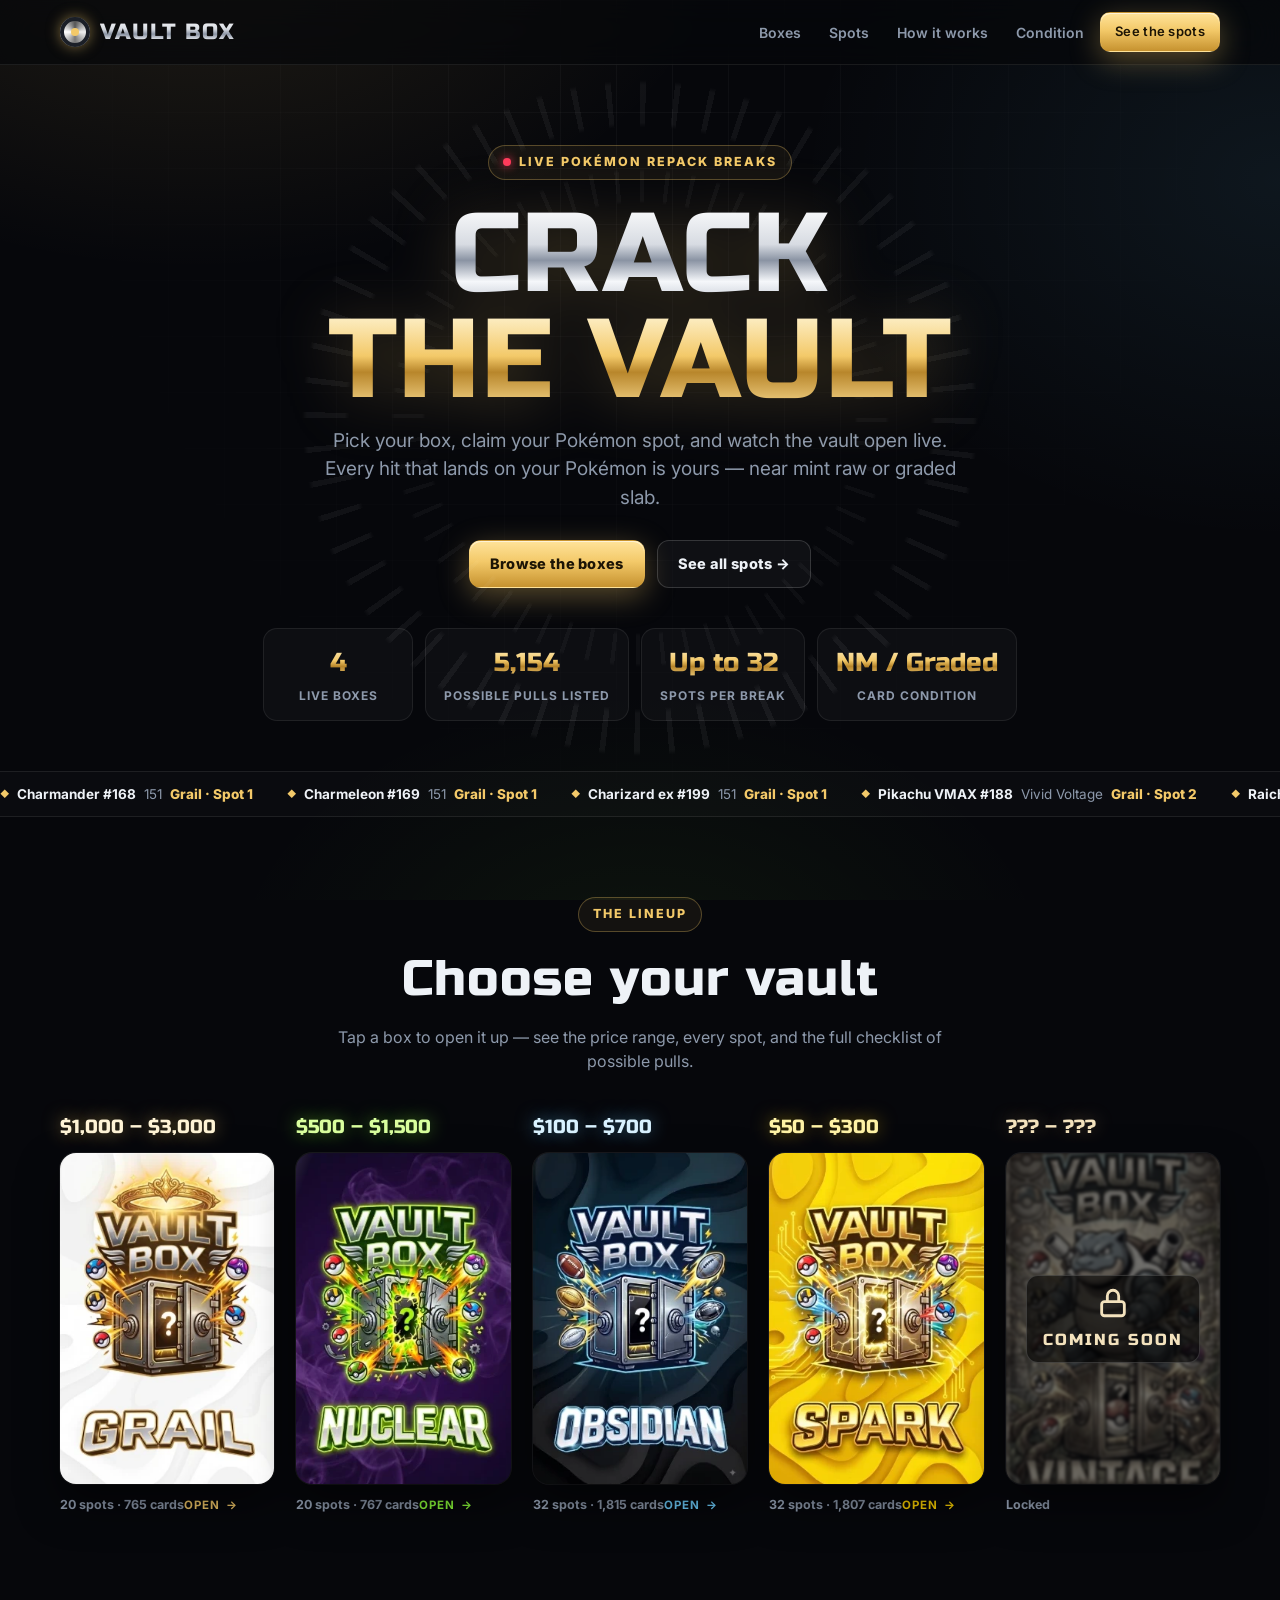
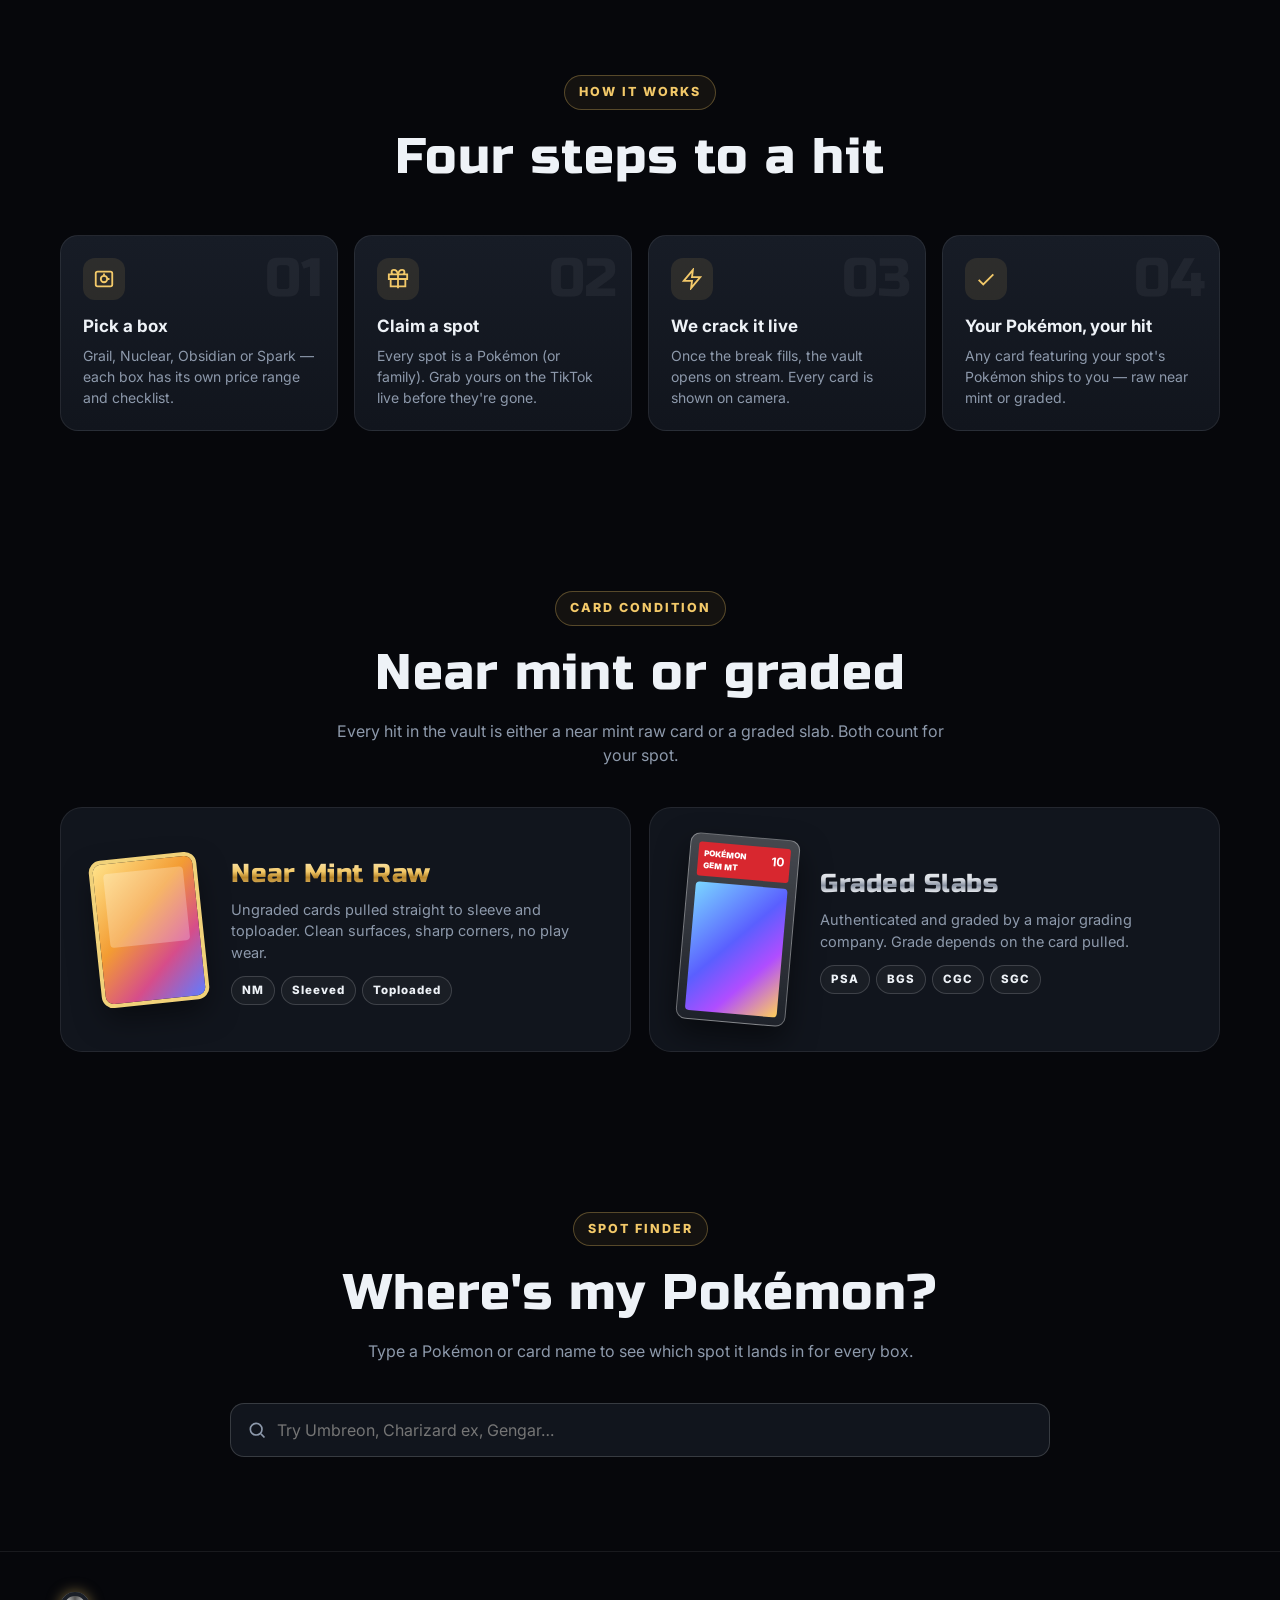
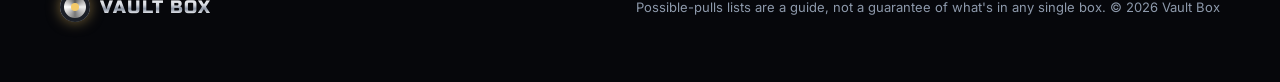
==== commit 3b915644: "Redesign spots page as a Pokémon-per-spot showcase Drops the Google Sheet usernames. Each spot is no" ====
--- a/index.html
+++ b/index.html
@@ -23,7 +23,7 @@
         <a href="spots.html">Spots</a>
         <a class="hide-sm" href="#how">How it works</a>
         <a class="hide-sm" href="#condition">Condition</a>
-        <a class="btn primary" href="spots.html" data-tiktok>Claim a spot</a>
+        <a class="btn primary" href="spots.html">See the spots</a>
       </nav>
     </div>
   </header>
@@ -37,7 +37,7 @@
         <p class="lead">Pick your box, claim your Pokémon spot, and watch the vault open live. Every hit that lands on your Pokémon is yours — near mint raw or graded slab.</p>
         <div class="ctas">
           <a class="btn primary" href="#boxes">Browse the boxes</a>
-          <a class="btn" href="spots.html">See open spots →</a>
+          <a class="btn" href="spots.html">See all spots →</a>
         </div>
         <div class="stats" id="stats"></div>
       </div>
@@ -162,7 +162,7 @@
             <div class="v-facts" id="v-facts"></div>
             <div class="v-actions">
               <button class="btn accent" id="v-crack">⚡ Crack a random pull</button>
-              <a class="btn" id="v-spots" href="spots.html">View spot board</a>
+              <a class="btn" id="v-spots" href="spots.html">See all spots</a>
             </div>
           </div>
         </div>
--- a/css/styles.css
+++ b/css/styles.css
@@ -452,50 +452,73 @@
 .page-head { padding: 56px 0 26px; text-align: center; }
 .page-head h1 { font-family: var(--display); font-weight: 400; font-size: clamp(38px, 7vw, 76px); margin: 14px 0 8px; line-height: 1; }
 .page-head p { color: var(--dim); max-width: 640px; margin: 0 auto; }
-.break-tabs { display: flex; justify-content: center; gap: 10px; flex-wrap: wrap; margin: 26px 0 18px; }
-.break-tab {
-  cursor: pointer; border-radius: 16px; padding: 14px 18px; border: 1px solid var(--line2); background: var(--panel);
-  text-align: left; min-width: 250px; transition: 0.2s;
-}
-.break-tab b { display: block; font-family: var(--display); font-weight: 400; font-size: 20px; }
-.break-tab span { font-size: 12.5px; color: var(--dim); font-weight: 600; }
-.break-tab.on { border-color: var(--gold); box-shadow: 0 0 30px rgba(243, 201, 105, 0.2); background: linear-gradient(180deg, rgba(243, 201, 105, 0.1), var(--panel)); }
-.board-bar { display: flex; align-items: center; gap: 14px; flex-wrap: wrap; margin-bottom: 16px; }
-.progress { flex: 1; min-width: 220px; }
-.progress .lbl { display: flex; justify-content: space-between; font-size: 13px; font-weight: 700; margin-bottom: 6px; }
-.progress .lbl span { color: var(--dim); }
-.progress .bar { height: 10px; border-radius: 999px; background: rgba(255, 255, 255, 0.06); overflow: hidden; }
-.progress .bar i { display: block; height: 100%; width: 0; border-radius: inherit; background: linear-gradient(90deg, #c6922f, #f3c969, #fff1c9); box-shadow: 0 0 16px rgba(243, 201, 105, 0.6); transition: width 0.8s cubic-bezier(0.2, 0.8, 0.2, 1); }
-.sync { font-size: 12px; color: var(--dim); display: inline-flex; align-items: center; gap: 6px; }
-.sync i { width: 8px; height: 8px; border-radius: 50%; background: #666; }
-.sync.live i { background: #3ddc84; box-shadow: 0 0 8px #3ddc84; animation: pulse 1.6s infinite; }
-.sync.off i { background: #ff9f43; }
-.board-filter { display: flex; gap: 10px; flex-wrap: wrap; margin-bottom: 16px; }
-.board-filter .search { flex: 1; min-width: 200px; }
-.board-filter .search input { padding: 11px 0; font-size: 14.5px; }
-.board { display: grid; grid-template-columns: repeat(auto-fill, minmax(260px, 1fr)); gap: 12px; padding-bottom: 80px; }
-.tile {
-  position: relative; border-radius: 16px; padding: 14px; background: var(--panel); border: 1px solid var(--line);
-  display: grid; gap: 10px; overflow: hidden; animation: rise 0.4s both; transition: transform 0.15s, border-color 0.2s;
-}
-.tile:hover { transform: translateY(-3px); border-color: var(--line2); }
-.tile .top { display: flex; align-items: center; gap: 10px; }
-.tile .num { font-family: var(--display); font-size: 15px; width: 40px; height: 40px; border-radius: 12px; display: grid; place-items: center; background: rgba(255, 255, 255, 0.05); color: var(--gold); flex: none; }
-.tile .status { margin-left: auto; font-size: 11px; font-weight: 900; letter-spacing: 1.2px; padding: 5px 9px; border-radius: 999px; text-transform: uppercase; }
-.tile.open .status { color: #3ddc84; background: rgba(61, 220, 132, 0.1); border: 1px solid rgba(61, 220, 132, 0.35); }
-.tile.taken .status { color: #ff5c7a; background: rgba(255, 92, 122, 0.1); border: 1px solid rgba(255, 92, 122, 0.35); }
-.tile .sprites { display: flex; flex-wrap: wrap; min-height: 56px; align-items: center; }
-.tile .sprites img { width: 56px; height: 56px; object-fit: contain; margin-right: -10px; filter: drop-shadow(0 4px 8px rgba(0, 0, 0, 0.5)); transition: transform 0.2s; }
-.tile:hover .sprites img { transform: translateY(-3px); }
-.tile .sprites .trainer { width: 56px; height: 56px; display: grid; place-items: center; border-radius: 14px; background: rgba(243, 201, 105, 0.1); color: var(--gold); }
-.tile .names { font-weight: 700; font-size: 14px; line-height: 1.35; }
-.tile .owner { display: flex; align-items: center; gap: 8px; font-size: 13px; padding: 9px 11px; border-radius: 10px; background: rgba(255, 255, 255, 0.04); border: 1px solid var(--line); }
-.tile .owner b { overflow: hidden; text-overflow: ellipsis; white-space: nowrap; }
-.tile.open .owner { color: var(--dim); border-style: dashed; }
-.tile .links { display: flex; gap: 6px; flex-wrap: wrap; }
-.tile .links a { font-size: 12px; font-weight: 800; text-decoration: none; padding: 5px 10px; border-radius: 8px; border: 1px solid var(--line2); color: var(--dim); transition: 0.15s; }
-.tile .links a:hover { color: var(--c); border-color: var(--c); }
-.tile.taken::before { content: ""; position: absolute; inset: 0; background: linear-gradient(135deg, rgba(255, 92, 122, 0.06), transparent 50%); pointer-events: none; }
+
+.box-pick { display: flex; gap: 10px; justify-content: center; flex-wrap: wrap; margin: 26px 0 20px; }
+.bp {
+  --a: var(--gold); cursor: pointer; display: flex; align-items: center; gap: 10px; padding: 6px 16px 6px 6px;
+  border-radius: 16px; border: 1px solid var(--line2); background: var(--panel); transition: 0.2s; text-align: left;
+}
+.bp:hover { transform: translateY(-2px); border-color: var(--a); }
+.bp img { width: 34px; height: 50px; object-fit: cover; border-radius: 7px; }
+.bp .all { width: 34px; height: 50px; border-radius: 7px; display: grid; place-items: center; background: rgba(255, 255, 255, 0.06); color: var(--gold); font-family: var(--display); font-size: 12px; }
+.bp b { display: block; font-size: 14px; }
+.bp span { font-size: 11.5px; color: var(--dim); font-weight: 700; }
+.bp.on { border-color: var(--a); background: color-mix(in srgb, var(--a) 14%, var(--panel)); box-shadow: 0 0 28px color-mix(in srgb, var(--a) 35%, transparent); }
+.pick-note { text-align: center; color: var(--dim); font-size: 14px; margin: -4px 0 20px; min-height: 21px; }
+.pick-note b { color: var(--a, var(--gold)); }
+
+.board-filter { max-width: 560px; margin: 0 auto 26px; }
+.board-filter .search input { padding: 12px 0; font-size: 15px; }
+.board { display: grid; grid-template-columns: repeat(auto-fill, minmax(270px, 1fr)); gap: 16px; padding-bottom: 80px; }
+
+.sc {
+  --c1: #f3c969; --c2: #b8862b; position: relative; display: flex; flex-direction: column; text-decoration: none;
+  border-radius: 22px; overflow: hidden; min-height: 330px; isolation: isolate;
+  background: linear-gradient(160deg, color-mix(in srgb, var(--c1) 30%, #0d1017), #0d1017 55%, color-mix(in srgb, var(--c2) 22%, #0d1017));
+  border: 1px solid color-mix(in srgb, var(--c1) 35%, transparent);
+  box-shadow: 0 16px 40px rgba(0, 0, 0, 0.45); animation: rise 0.45s both;
+  transition: transform 0.25s cubic-bezier(0.2, 0.8, 0.2, 1), box-shadow 0.25s, border-color 0.25s;
+}
+.sc:hover { transform: translateY(-6px); border-color: var(--c1); box-shadow: 0 24px 50px rgba(0, 0, 0, 0.55), 0 0 40px color-mix(in srgb, var(--c1) 40%, transparent); }
+.sc::before {
+  content: ""; position: absolute; inset: 0; z-index: -1; opacity: 0.55;
+  background: radial-gradient(circle at 50% 38%, color-mix(in srgb, var(--c1) 55%, transparent), transparent 55%);
+}
+.sc::after {
+  content: ""; position: absolute; inset: 0; z-index: -1; pointer-events: none; opacity: 0.35;
+  background: repeating-conic-gradient(from 0deg at 50% 38%, rgba(255, 255, 255, 0.07) 0deg 6deg, transparent 6deg 18deg);
+  mask-image: radial-gradient(circle at 50% 38%, #000, transparent 60%); -webkit-mask-image: radial-gradient(circle at 50% 38%, #000, transparent 60%);
+  transition: transform 1.5s;
+}
+.sc:hover::after { transform: rotate(30deg); }
+.sc .bignum {
+  position: absolute; right: 12px; top: -8px; font-family: var(--display); font-size: 96px; line-height: 1;
+  color: transparent; -webkit-text-stroke: 1.5px color-mix(in srgb, var(--c1) 45%, transparent); z-index: -1; opacity: 0.7;
+}
+.sc .head { display: flex; align-items: center; justify-content: space-between; padding: 14px 16px 0; }
+.sc .tag { font-size: 11px; font-weight: 900; letter-spacing: 2px; text-transform: uppercase; color: var(--c1); background: rgba(0, 0, 0, 0.35); padding: 6px 10px; border-radius: 999px; border: 1px solid color-mix(in srgb, var(--c1) 40%, transparent); }
+.sc .stage { flex: 1; display: flex; align-items: center; justify-content: center; padding: 10px 14px; min-height: 150px; }
+.sc .stage .mons { display: flex; align-items: flex-end; justify-content: center; flex-wrap: wrap; }
+.sc .stage img { object-fit: contain; filter: drop-shadow(0 10px 14px rgba(0, 0, 0, 0.55)); transition: transform 0.35s cubic-bezier(0.2, 0.8, 0.2, 1.4); }
+.sc .stage img.lead { width: 130px; height: 130px; z-index: 2; }
+.sc .stage img.side { width: 70px; height: 70px; margin: 0 -8px; opacity: 0.95; }
+.sc.many .stage img.lead { width: 104px; height: 104px; }
+.sc.many .stage img.side { width: 54px; height: 54px; margin: 0 -6px; }
+.sc:hover .stage img.lead { transform: translateY(-8px) scale(1.06); }
+.sc:hover .stage img.side { transform: translateY(-4px); }
+.sc .stage .trainer { width: 110px; height: 150px; border-radius: 12px; display: grid; place-items: center; color: #1c1405; transform: rotate(-5deg);
+  background: linear-gradient(135deg, #fff6d8, #f3c969 45%, #b8862b); box-shadow: 0 16px 30px rgba(0, 0, 0, 0.5), inset 0 0 0 5px rgba(255, 255, 255, 0.4); }
+.sc .stage .trainer svg { width: 44px; height: 44px; }
+.sc .body { padding: 0 16px 16px; display: grid; gap: 10px; }
+.sc h3 { margin: 0; font-family: var(--display); font-weight: 400; font-size: 22px; letter-spacing: 0.5px; }
+.sc .mon-chips { display: flex; flex-wrap: wrap; gap: 5px; }
+.sc .mon-chips span { font-size: 12px; font-weight: 700; padding: 4px 9px; border-radius: 999px; background: rgba(255, 255, 255, 0.07); border: 1px solid rgba(255, 255, 255, 0.1); }
+.sc .foot { display: flex; align-items: center; gap: 8px; justify-content: space-between; padding-top: 10px; border-top: 1px solid rgba(255, 255, 255, 0.08); }
+.sc .in { display: flex; gap: 4px; flex-wrap: wrap; }
+.sc .in i { font-style: normal; font-size: 10.5px; font-weight: 900; letter-spacing: 0.8px; text-transform: uppercase; padding: 4px 7px; border-radius: 6px; color: #0b0b0b; background: var(--e); }
+.sc .go { font-size: 12px; font-weight: 800; color: var(--c1); white-space: nowrap; }
+.sc .go::after { content: " →"; display: inline-block; transition: transform 0.2s; }
+.sc:hover .go::after { transform: translateX(4px); }
 
 /* ---------- footer ---------- */
 footer { border-top: 1px solid var(--line); padding: 40px 0 60px; color: var(--dim); font-size: 13px; }
@@ -521,7 +544,6 @@
   .hero { padding: 56px 0 36px; }
   section.block { padding: 56px 0; }
 }
-@media (max-width: 480px) { .nav .btn { display: none; } .break-tab { min-width: 0; flex: 1; } }
 @media (prefers-reduced-motion: reduce) {
   *, *::before, *::after { animation-duration: 0.01ms !important; animation-iteration-count: 1 !important; transition-duration: 0.01ms !important; }
   .reveal-up { opacity: 1; transform: none; }
@@ -538,3 +560,11 @@
   .pc .no { position: static; order: -1; font-size: 11px; }
   .pc .nm { padding-right: 0; font-size: 13px; }
 }
+
+.sc .foot { flex-direction: column; align-items: flex-start; }
+@media (max-width: 640px) {
+  .box-pick { display: grid; grid-template-columns: 1fr 1fr; gap: 8px; }
+  .bp { padding-right: 10px; }
+  .bp:first-child { grid-column: 1 / -1; justify-self: center; }
+  .bp span { font-size: 10.5px; }
+}
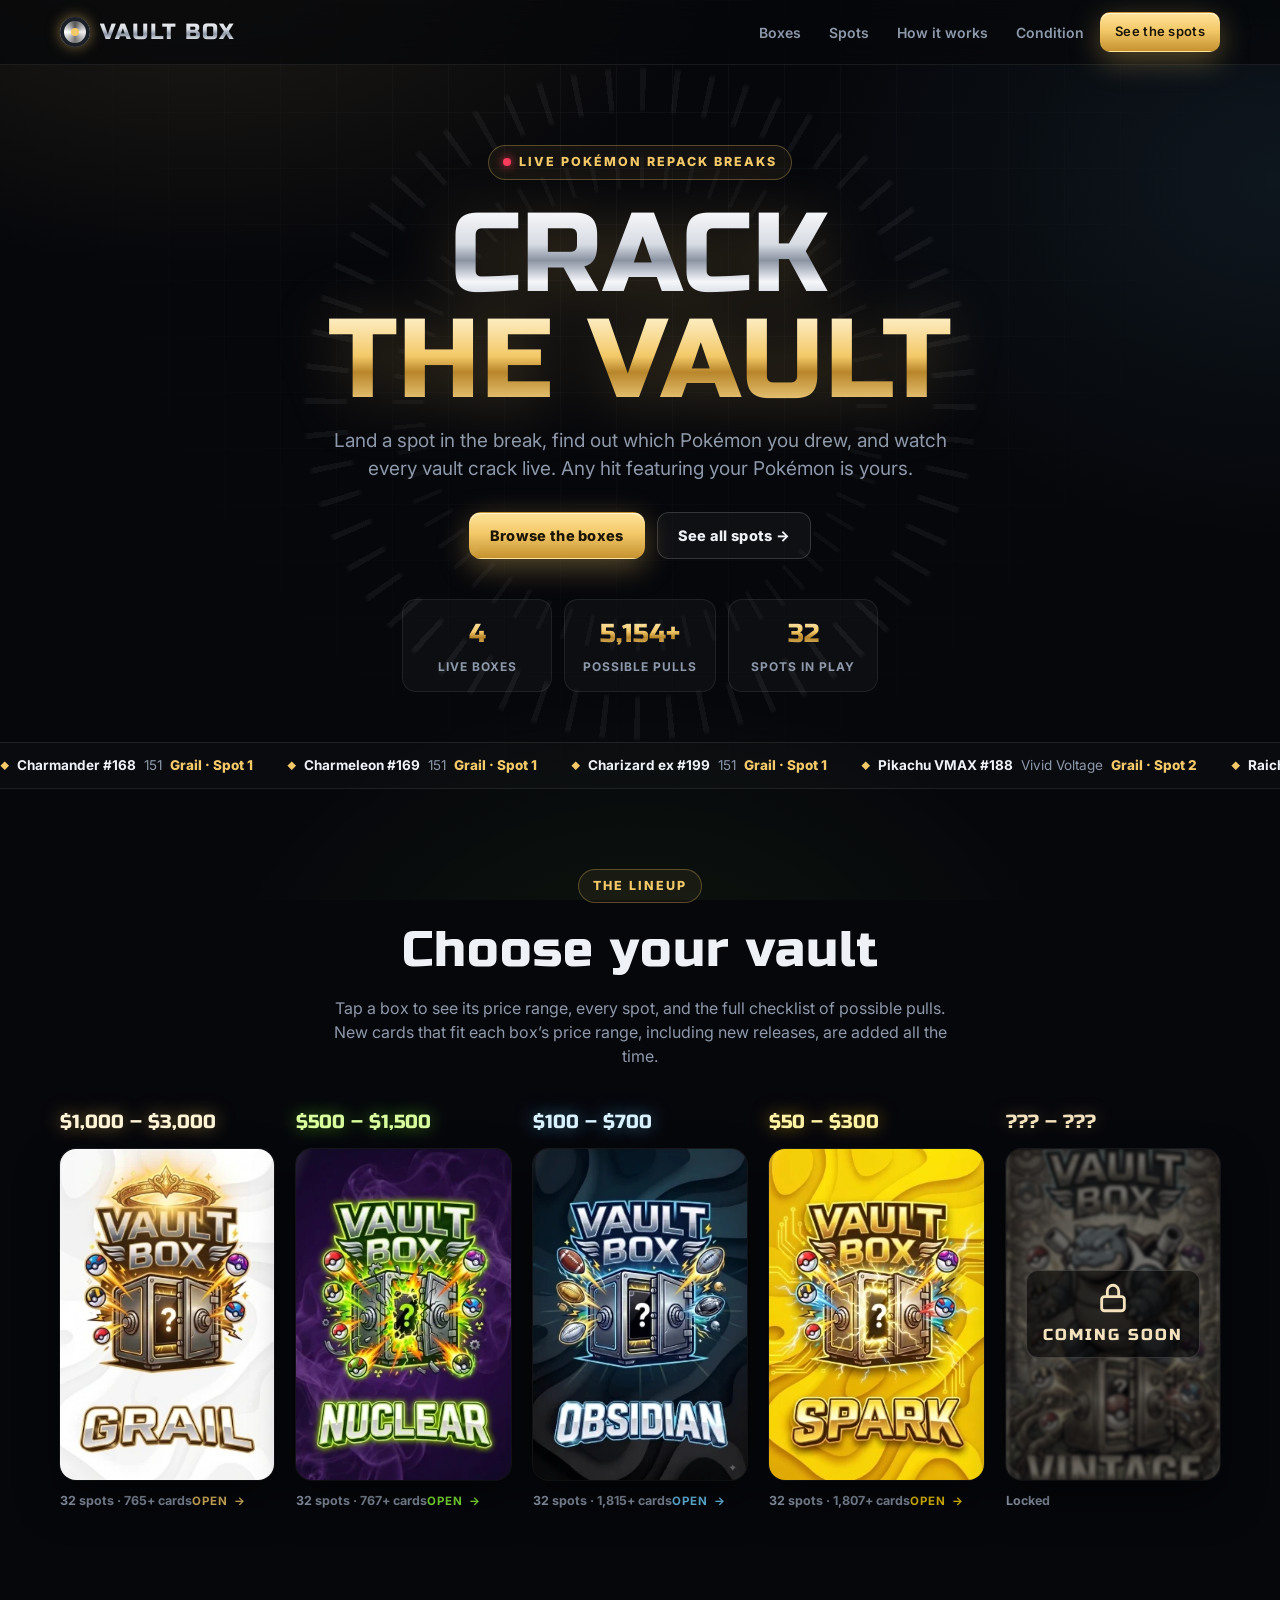
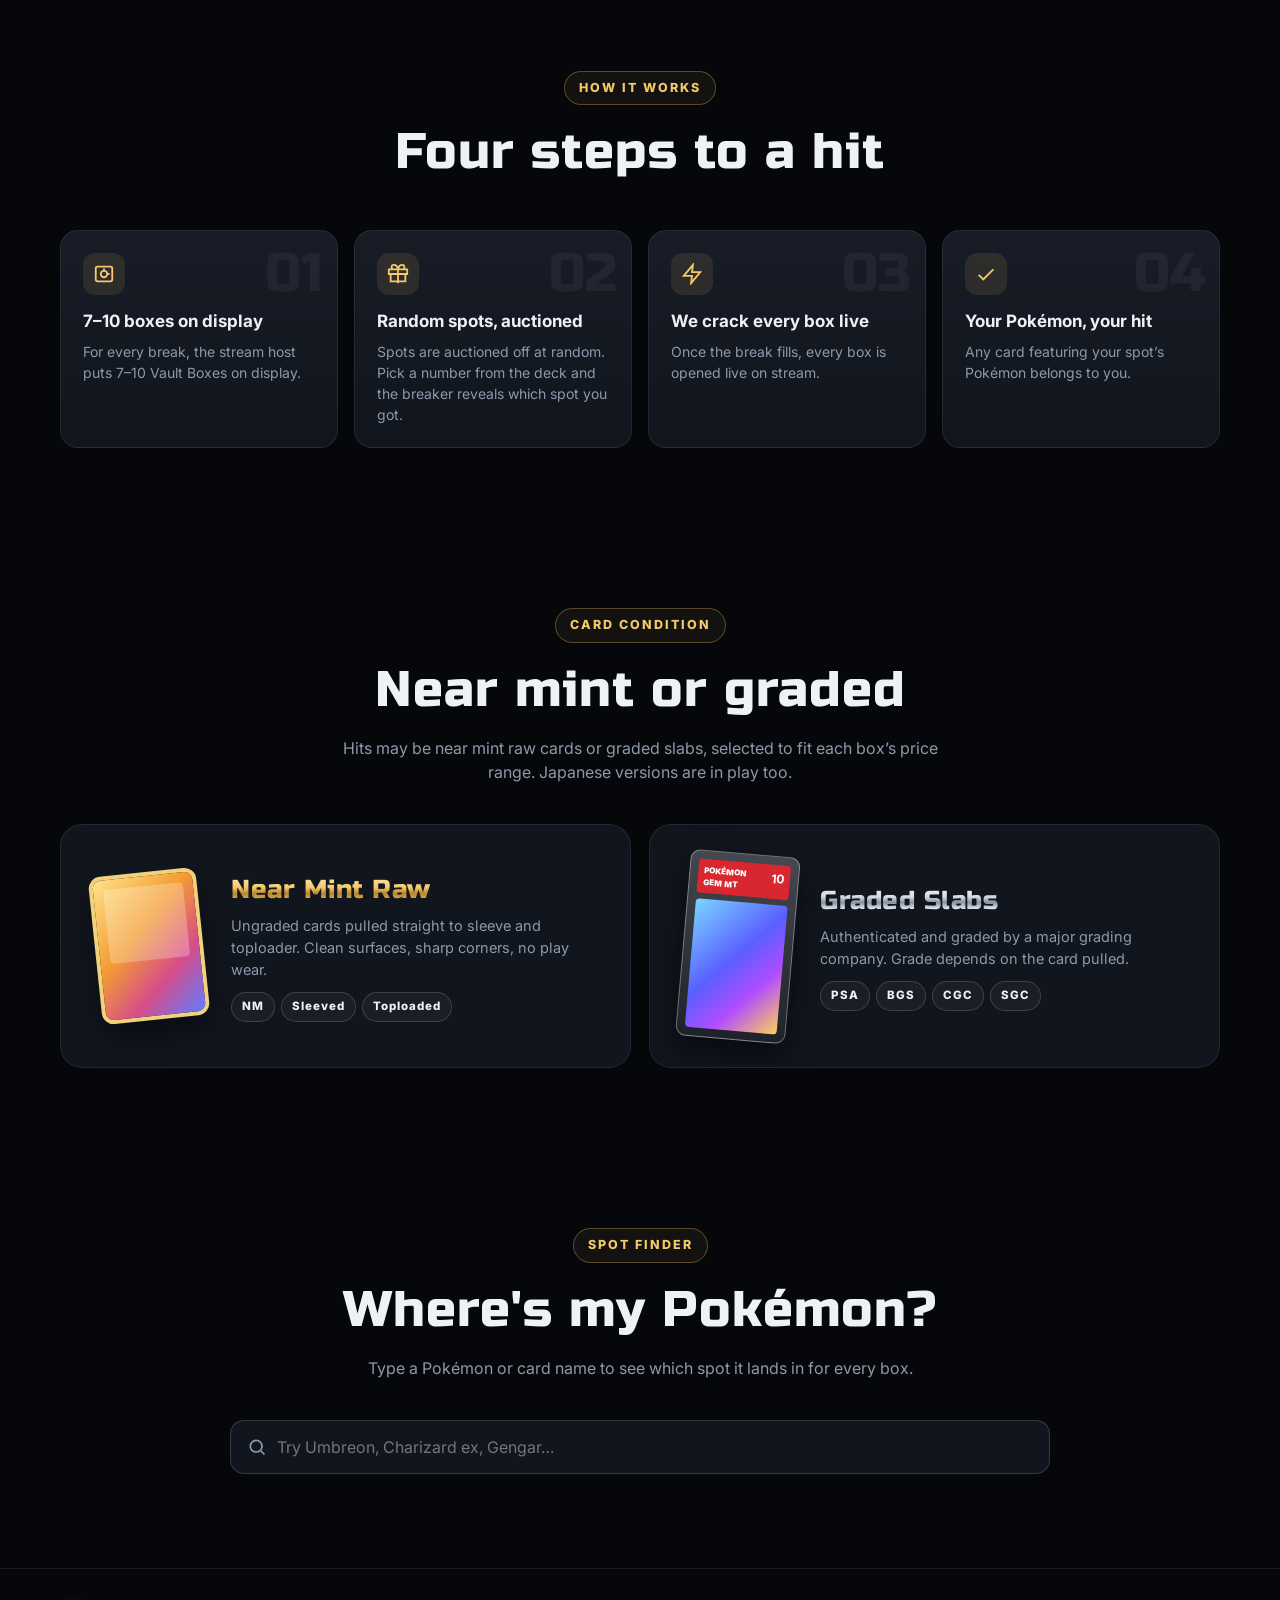
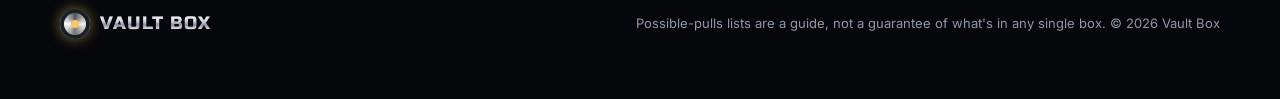
==== commit 6964d989: "Put every spot in play in every box and update site copy - Remove NM/Graded hero stat; show counts w" ====
--- a/index.html
+++ b/index.html
@@ -34,7 +34,7 @@
       <div class="wrap">
         <span class="eyebrow"><span class="live"></span>Live Pokémon repack breaks</span>
         <h1><span class="metal">CRACK</span><span class="gold">THE VAULT</span></h1>
-        <p class="lead">Pick your box, claim your Pokémon spot, and watch the vault open live. Every hit that lands on your Pokémon is yours — near mint raw or graded slab.</p>
+        <p class="lead">Land a spot in the break, find out which Pokémon you drew, and watch every vault crack live. Any hit featuring your Pokémon is yours.</p>
         <div class="ctas">
           <a class="btn primary" href="#boxes">Browse the boxes</a>
           <a class="btn" href="spots.html">See all spots →</a>
@@ -50,7 +50,7 @@
         <div class="sec-head reveal-up">
           <span class="eyebrow">The lineup</span>
           <h2>Choose your vault</h2>
-          <p>Tap a box to open it up — see the price range, every spot, and the full checklist of possible pulls.</p>
+          <p>Tap a box to see its price range, every spot, and the full checklist of possible pulls. New cards that fit each box’s price range, including new releases, are added all the time.</p>
         </div>
         <div class="lineup" id="lineup"></div>
       </div>
@@ -65,23 +65,23 @@
         <div class="steps reveal-up">
           <div class="step">
             <div class="ico"><svg width="22" height="22" viewBox="0 0 24 24" fill="none" stroke="currentColor" stroke-width="2"><rect x="3" y="4" width="18" height="16" rx="2"/><circle cx="12" cy="12" r="3.5"/><path d="M12 8.5V6M15.5 12H18"/></svg></div>
-            <h3>Pick a box</h3>
-            <p>Grail, Nuclear, Obsidian or Spark — each box has its own price range and checklist.</p>
+            <h3>7–10 boxes on display</h3>
+            <p>For every break, the stream host puts 7–10 Vault Boxes on display.</p>
           </div>
           <div class="step">
             <div class="ico"><svg width="22" height="22" viewBox="0 0 24 24" fill="none" stroke="currentColor" stroke-width="2"><path d="M20 12v8H4v-8M2 7h20v5H2zM12 22V7M12 7H7.5a2.5 2.5 0 010-5C11 2 12 7 12 7zM12 7h4.5a2.5 2.5 0 000-5C13 2 12 7 12 7z"/></svg></div>
-            <h3>Claim a spot</h3>
-            <p>Every spot is a Pokémon (or family). Grab yours on the TikTok live before they're gone.</p>
+            <h3>Random spots, auctioned</h3>
+            <p>Spots are auctioned off at random. Pick a number from the deck and the breaker reveals which spot you got.</p>
           </div>
           <div class="step">
             <div class="ico"><svg width="22" height="22" viewBox="0 0 24 24" fill="none" stroke="currentColor" stroke-width="2"><polygon points="13 2 3 14 12 14 11 22 21 10 12 10 13 2"/></svg></div>
-            <h3>We crack it live</h3>
-            <p>Once the break fills, the vault opens on stream. Every card is shown on camera.</p>
+            <h3>We crack every box live</h3>
+            <p>Once the break fills, every box is opened live on stream.</p>
           </div>
           <div class="step">
             <div class="ico"><svg width="22" height="22" viewBox="0 0 24 24" fill="none" stroke="currentColor" stroke-width="2"><path d="M20 7L9 18l-5-5"/></svg></div>
             <h3>Your Pokémon, your hit</h3>
-            <p>Any card featuring your spot's Pokémon ships to you — raw near mint or graded.</p>
+            <p>Any card featuring your spot’s Pokémon belongs to you.</p>
           </div>
         </div>
       </div>
@@ -92,7 +92,7 @@
         <div class="sec-head reveal-up">
           <span class="eyebrow">Card condition</span>
           <h2>Near mint or graded</h2>
-          <p>Every hit in the vault is either a near mint raw card or a graded slab. Both count for your spot.</p>
+          <p>Hits may be near mint raw cards or graded slabs, selected to fit each box’s price range. Japanese versions are in play too.</p>
         </div>
         <div class="cond reveal-up">
           <div class="cond-card">
@@ -160,6 +160,7 @@
             <div class="rng" id="v-price"></div>
             <p id="v-tag"></p>
             <div class="v-facts" id="v-facts"></div>
+            <ul class="v-rules" id="v-rules"></ul>
             <div class="v-actions">
               <button class="btn accent" id="v-crack">⚡ Crack a random pull</button>
               <a class="btn" id="v-spots" href="spots.html">See all spots</a>
@@ -179,7 +180,7 @@
             </div>
             <div class="legend"><span><i></i>Main set</span><span><i class="a"></i>Alt art / SIR</span><span><i class="p"></i>Promo</span></div>
             <div id="cl-list"></div>
-            <div class="note"><b>Heads up:</b> this is a possible-pulls guide, not a guaranteed list. Any card featuring a Pokémon in your spot counts for that spot — near mint raw or graded (PSA / BGS / CGC / SGC).</div>
+            <div class="note"><b>Good to know:</b> Spots are not numbered in any particular order, and every spot can hit in any break. This checklist is a guide to possible pulls, not a guaranteed list, and it grows as new cards that fit the price range are added.</div>
           </div>
         </div>
       </div>
--- a/css/styles.css
+++ b/css/styles.css
@@ -568,3 +568,16 @@
   .bp:first-child { grid-column: 1 / -1; justify-self: center; }
   .bp span { font-size: 10.5px; }
 }
+
+/* box rules shown when a vault is opened */
+.v-rules { list-style: none; margin: 16px 0 0; padding: 14px 16px; display: grid; gap: 8px; max-width: 620px;
+  background: rgba(0, 0, 0, 0.25); border: 1px solid color-mix(in srgb, var(--a) 35%, transparent); border-radius: 14px; text-align: left; }
+.v-rules li { position: relative; padding-left: 18px; font-size: 13.5px; color: var(--dim); line-height: 1.45; }
+.v-rules li::before { content: "✦"; position: absolute; left: 0; top: 0; color: var(--a); font-size: 11px; }
+.v-rules li b { color: var(--text); }
+@media (max-width: 760px) { .v-rules { margin-left: auto; margin-right: auto; } }
+.spot-rail h4 span { text-transform: none; letter-spacing: 0; font-weight: 600; }
+.sp .c { white-space: nowrap; }
+.spots-note { margin: -50px auto 80px; max-width: 760px; text-align: center; padding: 16px 20px; border-radius: 16px;
+  background: rgba(243, 201, 105, 0.06); border: 1px solid rgba(243, 201, 105, 0.3); color: var(--dim); font-size: 14.5px; }
+.spots-note b { color: var(--gold); }
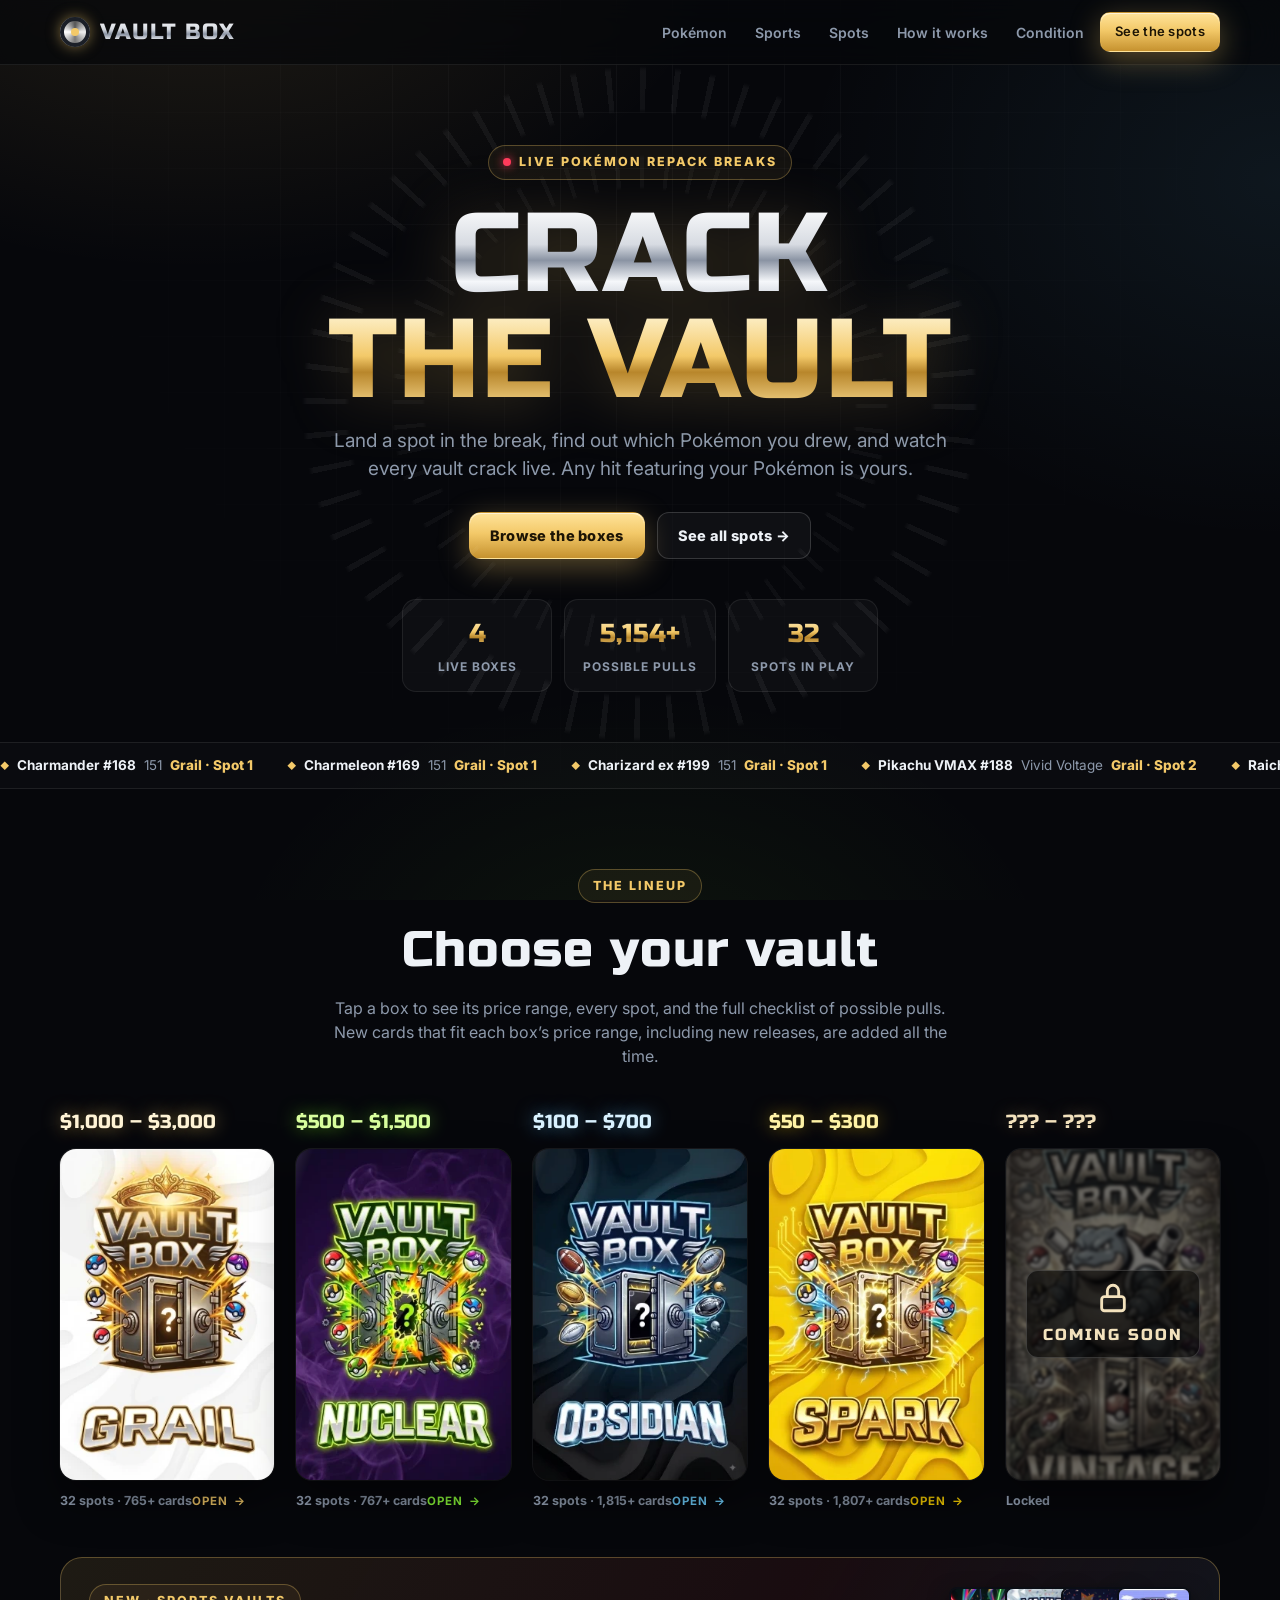
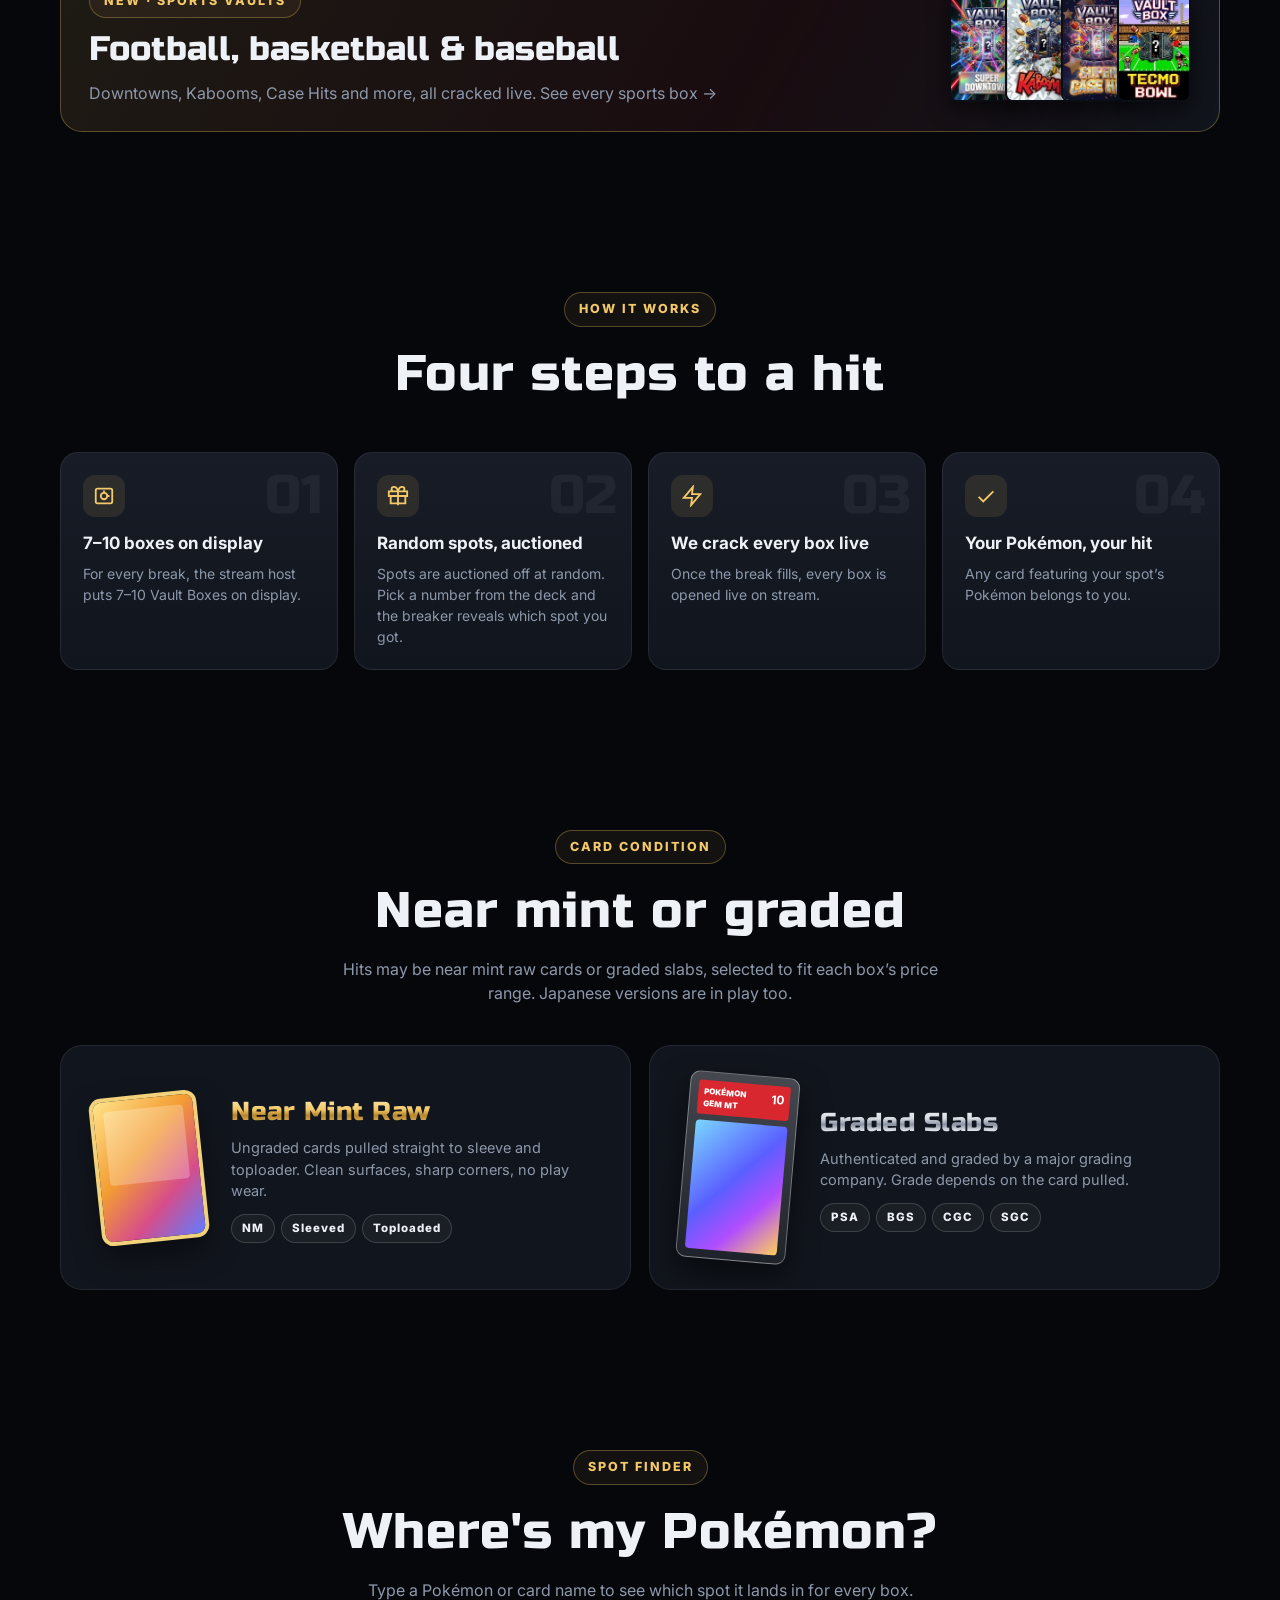
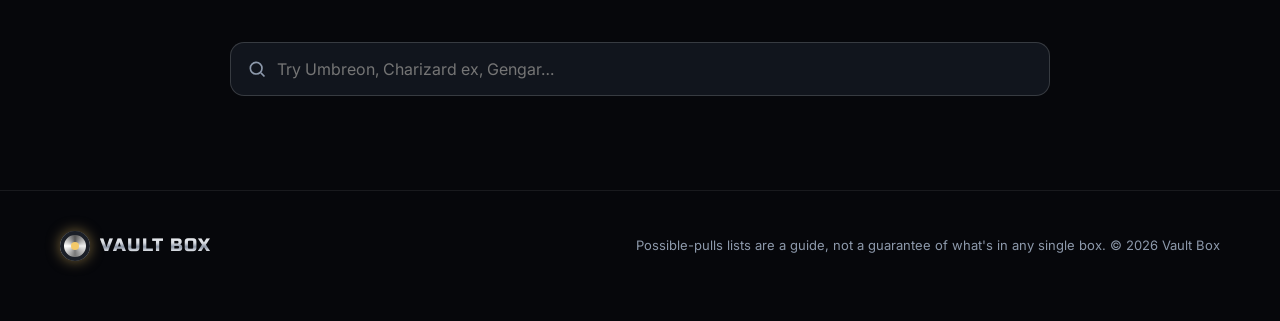
==== commit 97e17a76: "Add sports vaults page with 14 sports boxes New sports.html lists the football/basketball/baseball V" ====
--- a/index.html
+++ b/index.html
@@ -19,7 +19,8 @@
     <div class="wrap">
       <a class="logo" href="index.html"><span class="dial"></span><span class="metal">VAULT BOX</span></a>
       <nav>
-        <a href="#boxes">Boxes</a>
+        <a href="#boxes">Pokémon</a>
+        <a href="sports.html">Sports</a>
         <a href="spots.html">Spots</a>
         <a class="hide-sm" href="#how">How it works</a>
         <a class="hide-sm" href="#condition">Condition</a>
@@ -53,6 +54,14 @@
           <p>Tap a box to see its price range, every spot, and the full checklist of possible pulls. New cards that fit each box’s price range, including new releases, are added all the time.</p>
         </div>
         <div class="lineup" id="lineup"></div>
+        <a class="sports-promo reveal-up" href="sports.html" style="text-decoration:none;margin-top:46px">
+          <div>
+            <span class="eyebrow">New · Sports vaults</span>
+            <h3>Football, basketball &amp; baseball</h3>
+            <p>Downtowns, Kabooms, Case Hits and more, all cracked live. See every sports box →</p>
+          </div>
+          <div class="thumbs"><img src="assets/sports/super-downtown.webp" alt=""><img src="assets/sports/kaboom.webp" alt=""><img src="assets/sports/super-case-hit.webp" alt=""><img src="assets/sports/tecmo-bowl.webp" alt=""></div>
+        </a>
       </div>
     </section>
 
--- a/css/styles.css
+++ b/css/styles.css
@@ -581,3 +581,26 @@
 .spots-note { margin: -50px auto 80px; max-width: 760px; text-align: center; padding: 16px 20px; border-radius: 16px;
   background: rgba(243, 201, 105, 0.06); border: 1px solid rgba(243, 201, 105, 0.3); color: var(--dim); font-size: 14.5px; }
 .spots-note b { color: var(--gold); }
+
+/* ---------- sports page ---------- */
+.sport-chips { display: flex; gap: 8px; justify-content: center; flex-wrap: wrap; margin-top: 18px; }
+.sport-chip { font-size: 12px; font-weight: 900; letter-spacing: 1.5px; text-transform: uppercase; padding: 7px 14px;
+  border-radius: 999px; border: 1px solid var(--line2); background: rgba(255,255,255,.04); color: var(--dim); }
+.sport-chip.main { color: #1c1405; background: linear-gradient(180deg, #ffe39a, #f3c969 45%, #c6922f); border-color: transparent; }
+.sports-lineup { margin-top: 30px; row-gap: 30px; }
+.sports-lineup .box .art { aspect-ratio: 9 / 14; }
+.sbox-card { width: min(440px, 100%) !important; max-height: calc(100vh - 40px); overflow-y: auto; padding: 22px !important; }
+.sbox-card .sbox-art { width: 190px !important; height: auto !important; aspect-ratio: 9 / 14; object-fit: cover; border-radius: 12px;
+  margin: 0 auto 14px !important; box-shadow: 0 0 40px var(--g), 0 12px 30px rgba(0,0,0,.5); filter: none !important; }
+.sbox-card .sbox-price { font-family: var(--display); font-size: 22px; color: var(--a) !important; margin: 2px 0 6px !important; }
+.sbox-card .v-rules { margin-top: 12px; }
+.sbox-x { position: absolute !important; top: 12px; right: 12px; z-index: 2; width: 34px; height: 34px; }
+.sports-promo { display: grid; grid-template-columns: 1fr auto; gap: 24px; align-items: center; padding: 26px 28px; border-radius: 22px;
+  border: 1px solid rgba(243,201,105,.3); background: linear-gradient(120deg, rgba(243,201,105,.10), rgba(255,77,77,.08) 60%, var(--panel)); }
+.sports-promo h3 { margin: 6px 0; font-family: var(--display); font-weight: 400; font-size: clamp(24px, 3.4vw, 34px); }
+.sports-promo p { margin: 0; color: var(--dim); }
+.sports-promo .thumbs { display: flex; }
+.sports-promo .thumbs img { width: 74px; aspect-ratio: 9 / 14; object-fit: cover; border-radius: 8px; margin-left: -18px;
+  box-shadow: 0 8px 20px rgba(0,0,0,.5); border: 2px solid #0b0e15; transition: transform .2s; }
+.sports-promo:hover .thumbs img { transform: translateY(-4px) rotate(-3deg); }
+@media (max-width: 700px) { .sports-promo { grid-template-columns: 1fr; } .sports-promo .thumbs img { width: 60px; } }
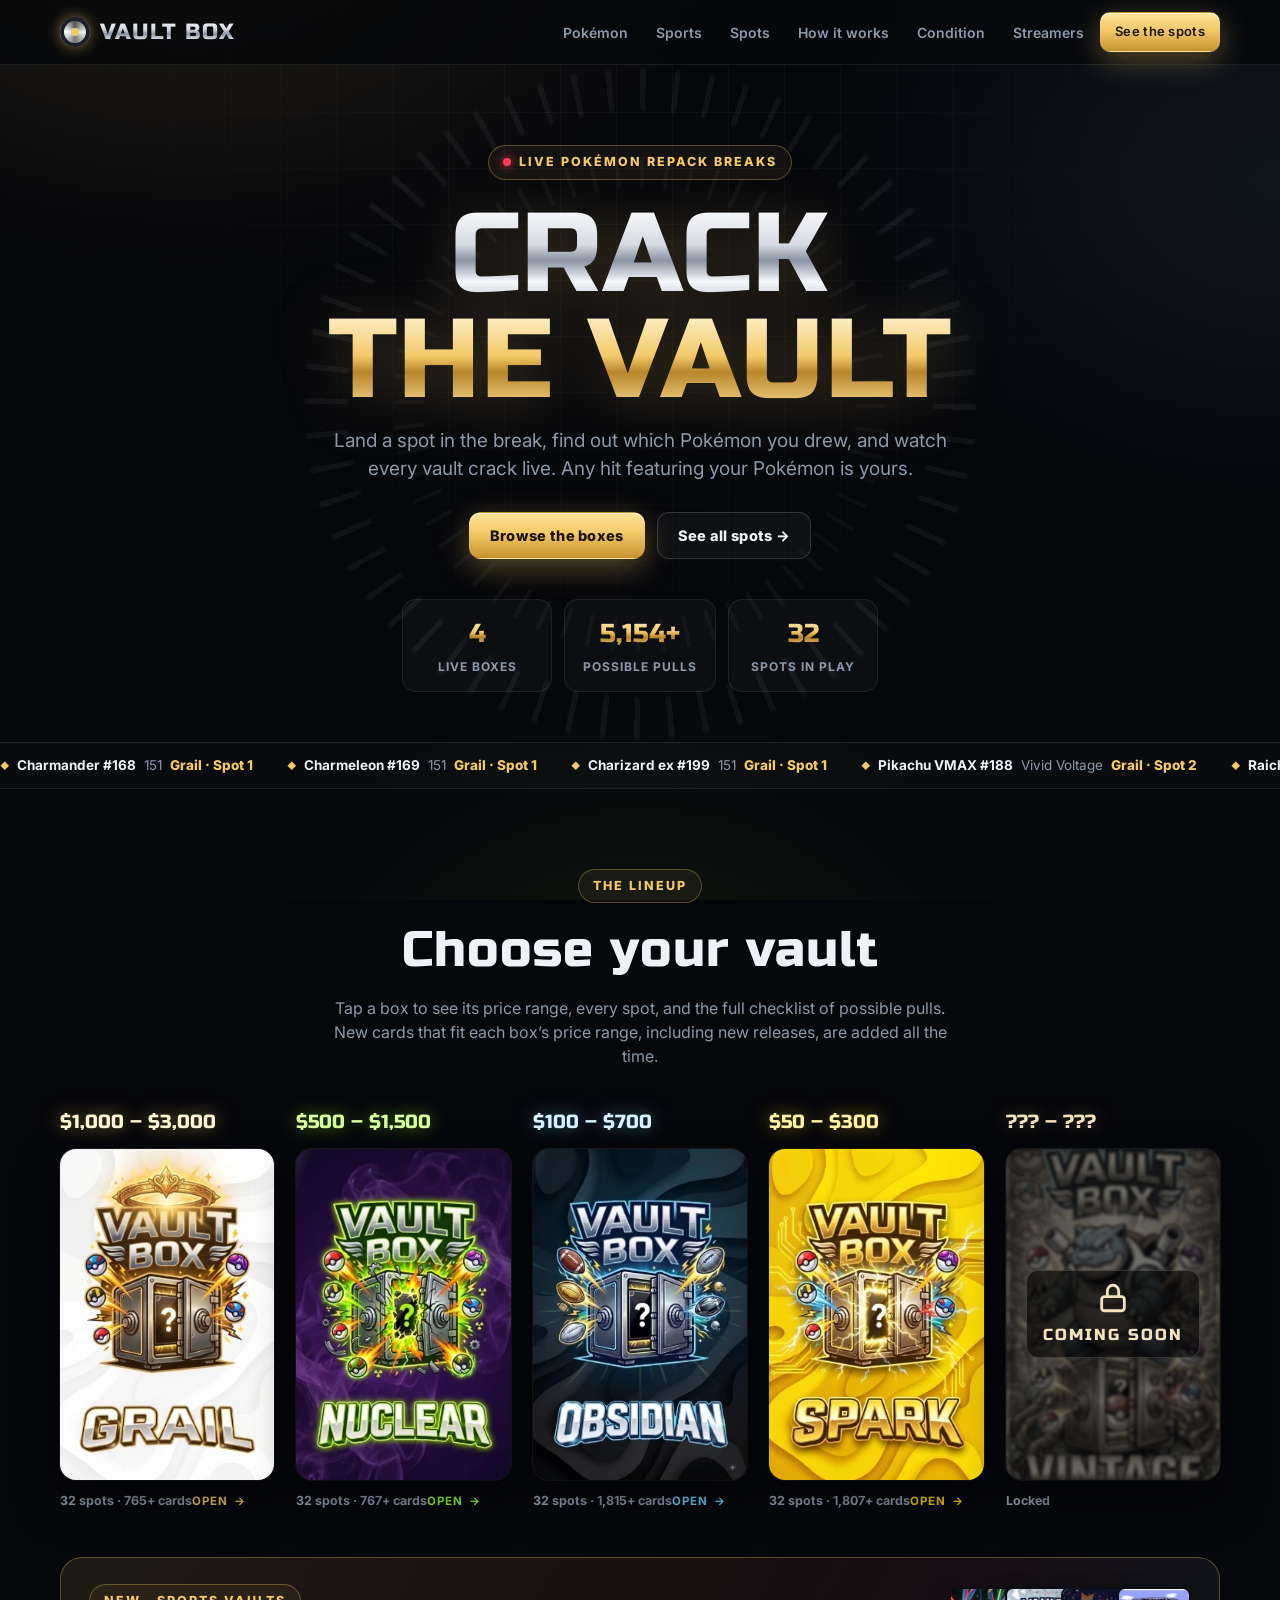
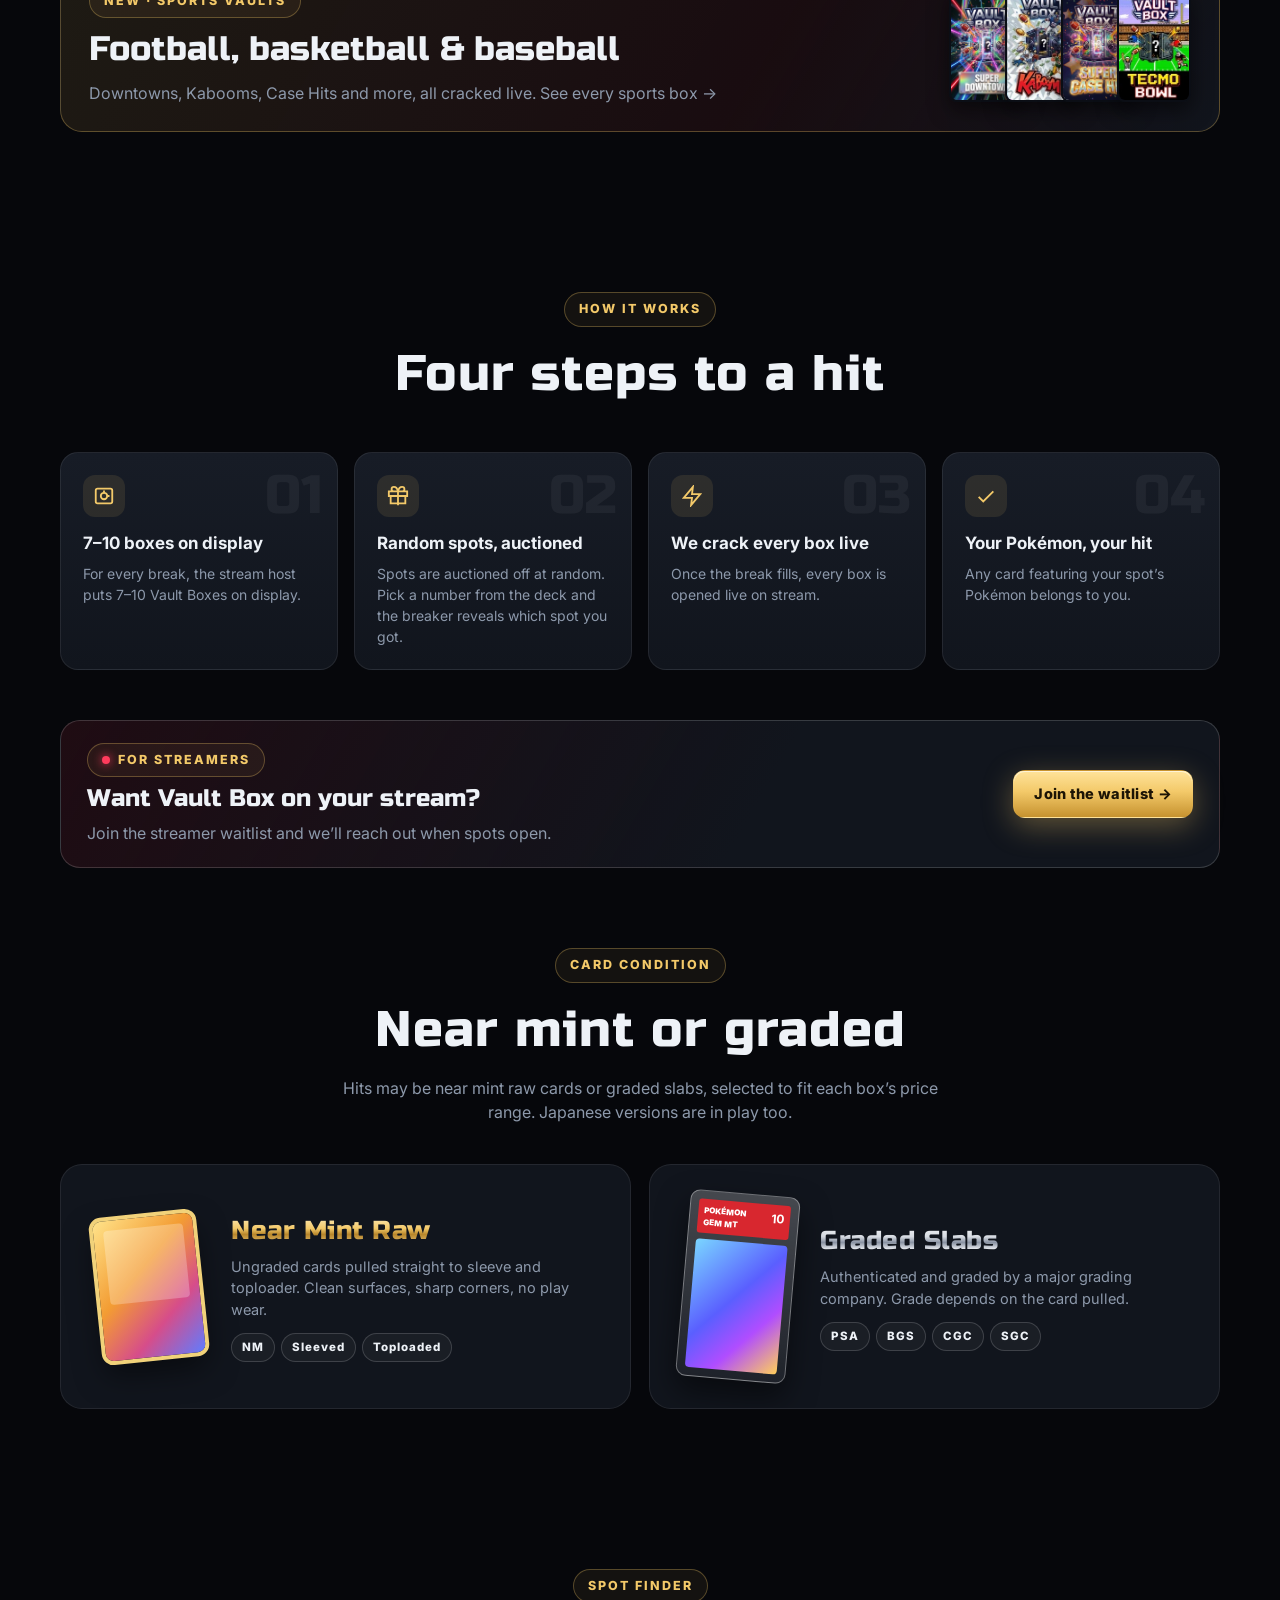
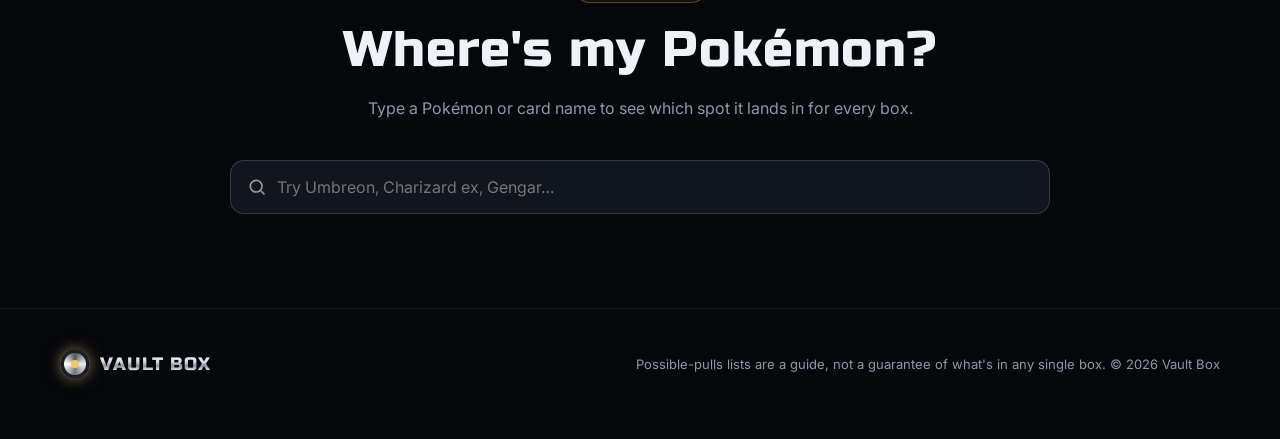
==== commit 25b7142f: "Add streamer waitlist and drop bonus categories from team spots - waitlist.html: streamer sign-up fo" ====
--- a/index.html
+++ b/index.html
@@ -24,6 +24,7 @@
         <a href="spots.html">Spots</a>
         <a class="hide-sm" href="#how">How it works</a>
         <a class="hide-sm" href="#condition">Condition</a>
+        <a href="waitlist.html">Streamers</a>
         <a class="btn primary" href="spots.html">See the spots</a>
       </nav>
     </div>
@@ -95,6 +96,13 @@
         </div>
       </div>
     </section>
+
+    <div class="wrap" style="margin-top:-30px">
+        <a class="wl-cta reveal-up" href="waitlist.html">
+          <div><span class="eyebrow"><span class="live"></span>For streamers</span><h3>Want Vault Box on your stream?</h3><p>Join the streamer waitlist and we’ll reach out when spots open.</p></div>
+          <span class="btn primary">Join the waitlist →</span>
+        </a>
+    </div>
 
     <section class="block" id="condition">
       <div class="wrap">
--- a/css/styles.css
+++ b/css/styles.css
@@ -604,3 +604,83 @@
   box-shadow: 0 8px 20px rgba(0,0,0,.5); border: 2px solid #0b0e15; transition: transform .2s; }
 .sports-promo:hover .thumbs img { transform: translateY(-4px) rotate(-3deg); }
 @media (max-width: 700px) { .sports-promo { grid-template-columns: 1fr; } .sports-promo .thumbs img { width: 60px; } }
+
+/* sports: placeholder art, single-show label, team spots */
+.no-art { width: 100%; height: 100%; display: flex; flex-direction: column; align-items: center; justify-content: center; gap: 2px;
+  font-family: var(--display); text-align: center;
+  background: radial-gradient(circle at 50% 40%, color-mix(in srgb, var(--c) 40%, transparent), transparent 60%),
+    repeating-linear-gradient(45deg, rgba(255,255,255,.05) 0 2px, transparent 2px 10px), #0d1220; }
+.no-art .metal { font-size: clamp(22px, 3vw, 34px); line-height: .95; }
+.no-art b { margin-top: 14px; font-weight: 400; font-size: clamp(22px, 3vw, 32px); color: var(--c); text-shadow: 0 0 20px var(--c); letter-spacing: 1px; }
+.sbox-card .no-art.sbox-art { width: 190px; aspect-ratio: 9 / 14; border-radius: 12px; margin: 0 auto 14px; }
+.box .price.single { font-size: 14px; letter-spacing: .5px; }
+
+.div-row { margin-bottom: 26px; }
+.div-name { font-family: var(--display); font-weight: 400; font-size: 20px; letter-spacing: 1px; margin: 0 0 12px; display: flex; align-items: center; gap: 10px; }
+.div-name b { font-weight: 400; font-size: 13px; padding: 4px 10px; border-radius: 8px; color: #fff; }
+.div-name.afc b { background: #c8102e; }
+.div-name.nfc b { background: #013369; border: 1px solid #3a6bd8; }
+.team-grid { display: grid; grid-template-columns: repeat(4, 1fr); gap: 12px; }
+@media (max-width: 1000px) { .team-grid { grid-template-columns: repeat(2, 1fr); } }
+@media (max-width: 520px) { .team-grid { grid-template-columns: 1fr; } }
+.team { background: linear-gradient(160deg, var(--panel2), var(--panel)); border: 1px solid var(--line); border-radius: 16px; padding: 14px;
+  animation: rise .4s both; transition: transform .2s, border-color .2s; }
+.team:hover { transform: translateY(-3px); border-color: var(--line2); }
+.team-top { display: flex; align-items: center; gap: 12px; margin-bottom: 10px; }
+.team-top img { width: 64px; height: 48px; object-fit: contain; filter: drop-shadow(0 4px 8px rgba(0,0,0,.5)); flex: none; transition: transform .25s; }
+.team:hover .team-top img { transform: scale(1.12) rotate(-4deg); }
+.team-div { font-size: 10.5px; font-weight: 800; letter-spacing: 1.5px; text-transform: uppercase; color: var(--dim); }
+.team h4 { margin: 2px 0 0; font-family: var(--display); font-weight: 400; font-size: 18px; line-height: 1.1; }
+.team ul { list-style: none; margin: 0; padding: 0; display: grid; gap: 5px; }
+.team li { display: flex; align-items: center; gap: 8px; font-size: 13.5px; font-weight: 600; }
+.lg { font-style: normal; font-size: 9.5px; font-weight: 900; letter-spacing: .8px; padding: 3px 6px; border-radius: 5px; width: 34px; text-align: center; flex: none; }
+.lg.nba { background: rgba(255,122,47,.15); color: #ff9a5c; }
+.lg.mlb { background: rgba(80,160,255,.15); color: #7fb8ff; }
+.lg.nhl { background: rgba(200,210,225,.12); color: #c9d3e0; }
+.team-extra { margin-top: 10px; font-size: 12px; font-weight: 800; color: var(--gold); background: rgba(243,201,105,.08);
+  border: 1px dashed rgba(243,201,105,.4); border-radius: 8px; padding: 6px 9px; }
+
+/* ---------- streamer waitlist ---------- */
+.wl { display: grid; grid-template-columns: 1fr 1.4fr; gap: 26px; align-items: start; padding-bottom: 80px; }
+@media (max-width: 860px) { .wl { grid-template-columns: 1fr; } }
+.wl-perks { display: grid; gap: 12px; }
+.wl-perk { background: linear-gradient(160deg, var(--panel2), var(--panel)); border: 1px solid var(--line); border-left: 3px solid var(--gold);
+  border-radius: 14px; padding: 16px 18px; display: grid; gap: 4px; }
+.wl-perk b { font-family: var(--display); font-weight: 400; font-size: 18px; }
+.wl-perk span { color: var(--dim); font-size: 14px; }
+.wl-form { background: linear-gradient(160deg, var(--panel2), var(--panel)); border: 1px solid rgba(243,201,105,.35); border-radius: 20px;
+  padding: 24px; display: grid; gap: 14px; box-shadow: 0 0 60px rgba(243,201,105,.08); }
+.wl-row { display: grid; grid-template-columns: 1fr 1fr; gap: 14px; }
+@media (max-width: 520px) { .wl-row { grid-template-columns: 1fr; } }
+.wl-form label { display: grid; gap: 6px; font-size: 13px; font-weight: 700; color: var(--dim); }
+.wl-form input:not([type=checkbox]), .wl-form select, .wl-form textarea {
+  font: inherit; font-size: 15px; color: var(--text); background: rgba(0,0,0,.3); border: 1px solid var(--line2);
+  border-radius: 10px; padding: 11px 12px; outline: none; transition: border-color .15s, box-shadow .15s; width: 100%; }
+.wl-form select option { background: #11151d; }
+.wl-form input:focus, .wl-form select:focus, .wl-form textarea:focus { border-color: var(--gold); box-shadow: 0 0 0 3px rgba(243,201,105,.18); }
+.wl-form fieldset { border: 0; margin: 0; padding: 0; }
+.wl-form legend { font-size: 13px; font-weight: 700; color: var(--dim); margin-bottom: 8px; }
+.wl-checks { display: flex; gap: 10px; flex-wrap: wrap; }
+.wl-checks label { display: flex; align-items: center; gap: 8px; color: var(--text); font-size: 14px; padding: 10px 14px;
+  border: 1px solid var(--line2); border-radius: 10px; cursor: pointer; background: rgba(0,0,0,.2); }
+.wl-checks input { accent-color: #f3c969; width: 16px; height: 16px; }
+.wl-form .hp { position: absolute; left: -9999px; }
+.wl-form button { justify-self: start; }
+.wl-form button:disabled { opacity: .6; cursor: default; transform: none; }
+.wl-msg { margin: 0; min-height: 20px; font-size: 14px; color: var(--dim); }
+.wl-msg b { color: #3ddc84; }
+.wl-form.sent > :not(.wl-msg):not(input[type=hidden]) { display: none; }
+.wl-form.sent .wl-msg { font-size: 17px; text-align: center; padding: 30px 0; }
+.wl-cta { display: flex; justify-content: space-between; align-items: center; gap: 20px; flex-wrap: wrap; padding: 22px 26px; border-radius: 20px;
+  border: 1px solid var(--line2); background: linear-gradient(120deg, rgba(255,59,92,.10), var(--panel) 60%); text-decoration: none; }
+.wl-cta h3 { margin: 4px 0; font-family: var(--display); font-weight: 400; font-size: 24px; }
+.wl-cta p { margin: 0; color: var(--dim); }
+
+/* phone nav: logo row + swipeable link row */
+@media (max-width: 640px) {
+  .nav .wrap { height: auto; flex-wrap: wrap; gap: 2px; padding-top: 10px; padding-bottom: 6px; }
+  .nav nav { margin-left: 0; width: 100%; overflow-x: auto; scrollbar-width: none; flex-wrap: nowrap; }
+  .nav nav::-webkit-scrollbar { display: none; }
+  .nav nav a { flex: none; padding: 7px 10px; font-size: 13.5px; }
+  .nav nav a.hide-sm { display: inline-block; }
+}
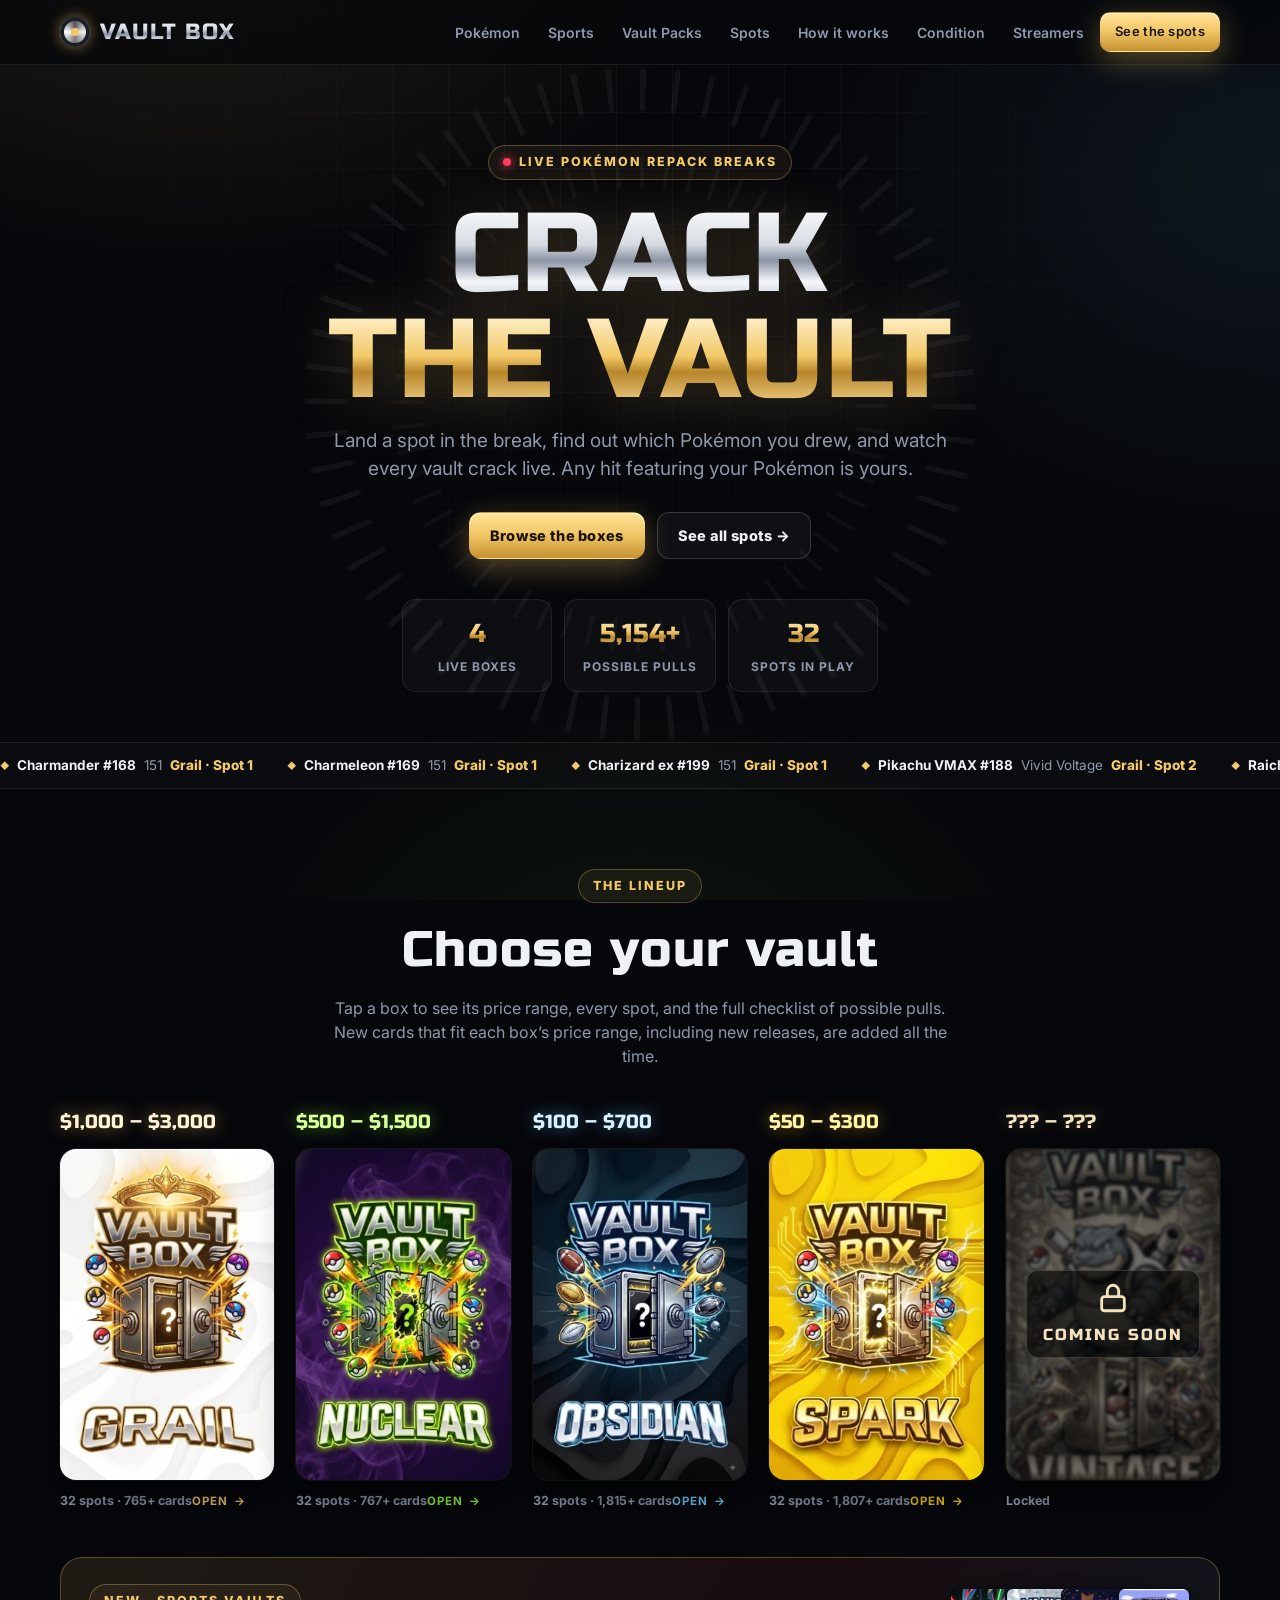
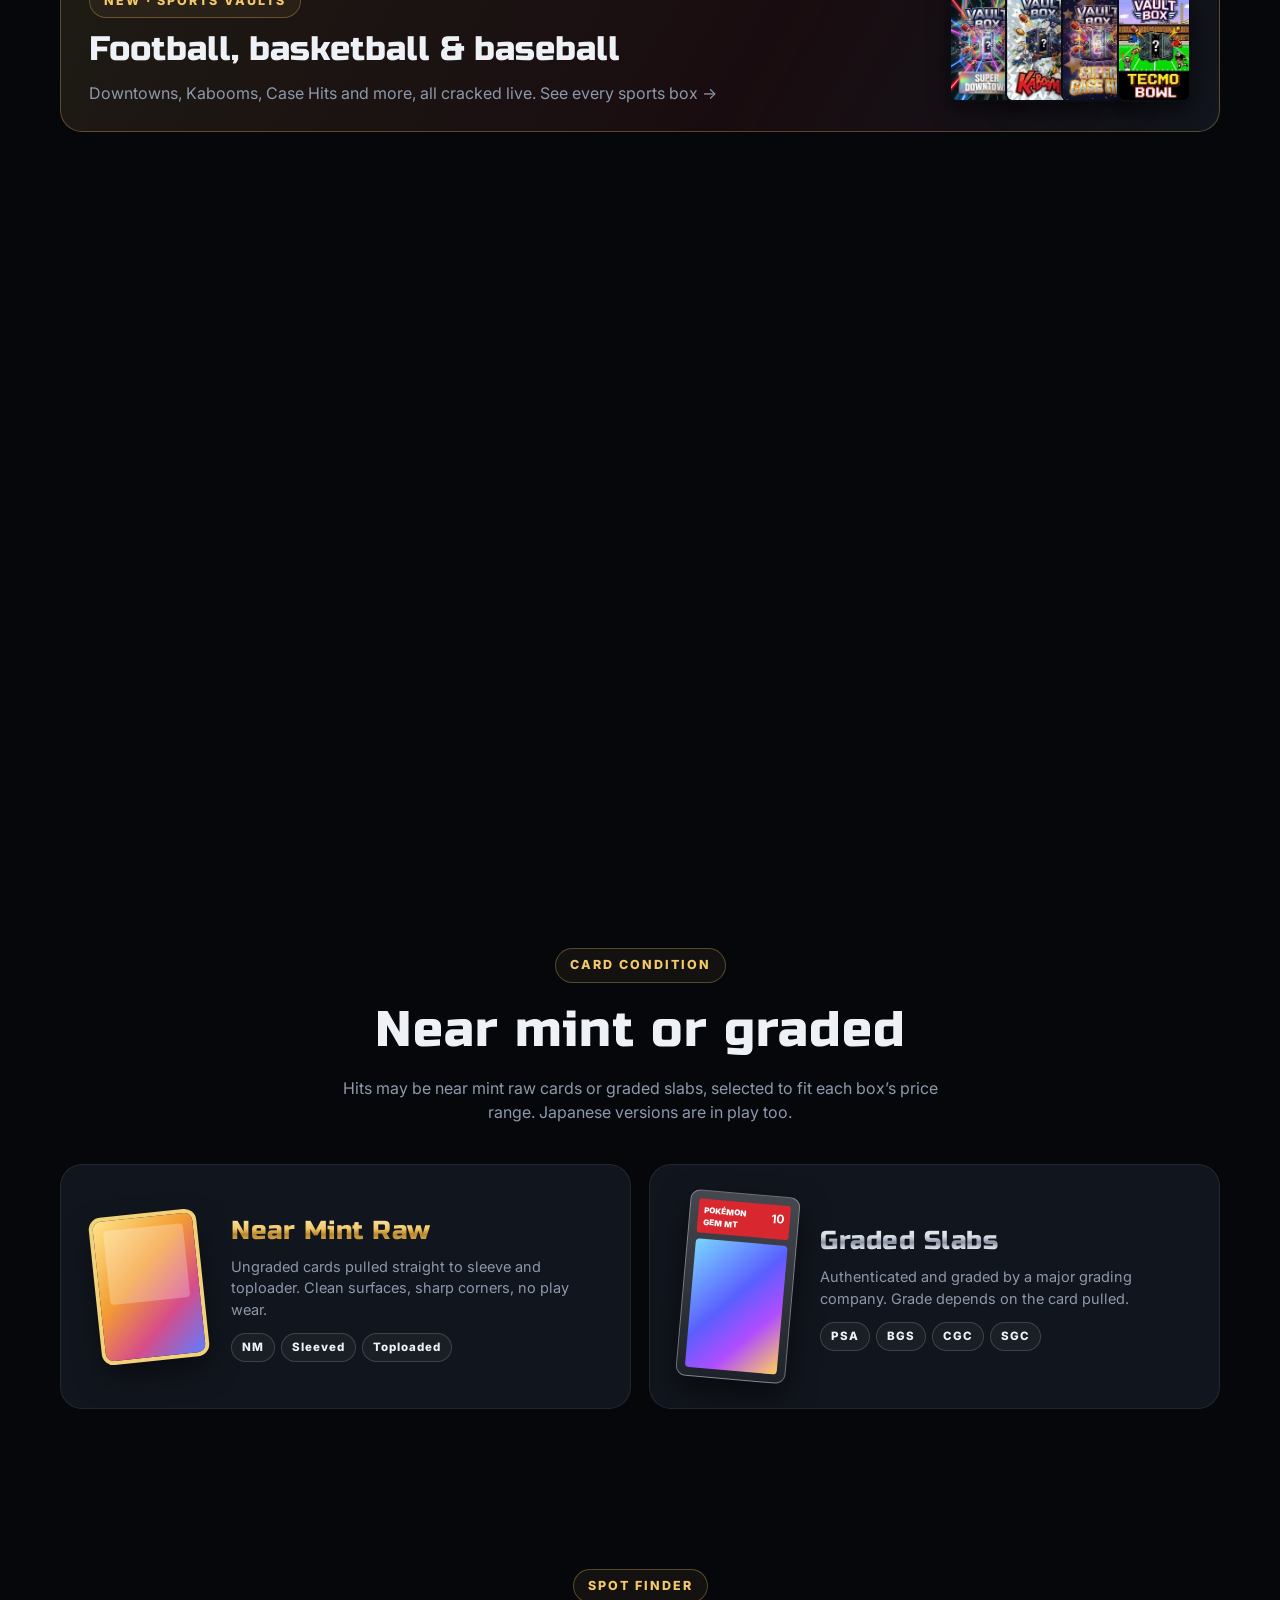
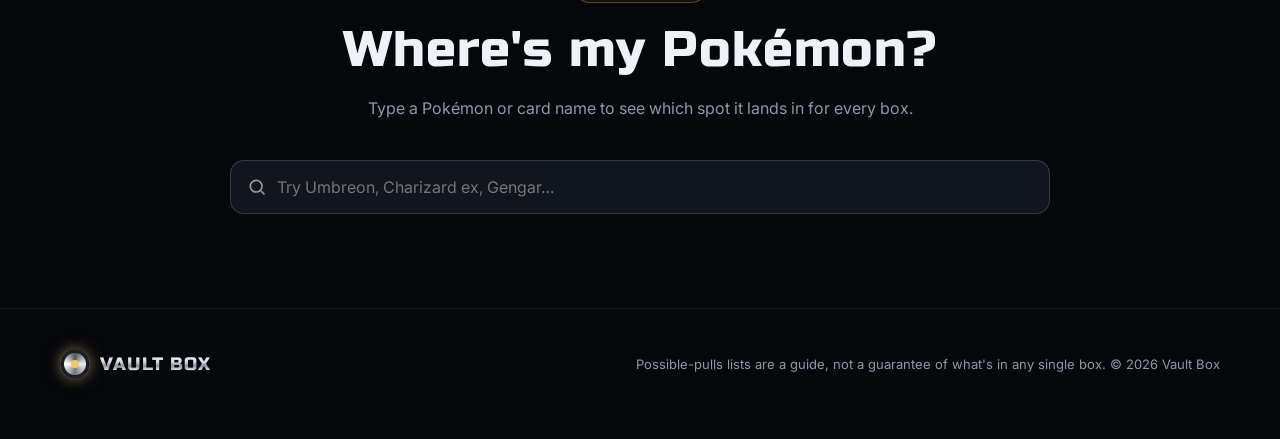
==== commit 8c9a5430: "Add Vault Packs page with chaser checklist vault-packs.html shows the pack, what can be inside (Scor" ====
--- a/index.html
+++ b/index.html
@@ -21,6 +21,7 @@
       <nav>
         <a href="#boxes">Pokémon</a>
         <a href="sports.html">Sports</a>
+        <a href="vault-packs.html">Vault Packs</a>
         <a href="spots.html">Spots</a>
         <a class="hide-sm" href="#how">How it works</a>
         <a class="hide-sm" href="#condition">Condition</a>
--- a/css/styles.css
+++ b/css/styles.css
@@ -684,3 +684,33 @@
   .nav nav a { flex: none; padding: 7px 10px; font-size: 13.5px; }
   .nav nav a.hide-sm { display: inline-block; }
 }
+
+/* ---------- vault packs ---------- */
+.pk-hero { display: grid; grid-template-columns: 340px 1fr; gap: 50px; align-items: center; padding: 56px 0 30px; --a: #5ec8ff; }
+@media (max-width: 800px) { .pk-hero { grid-template-columns: 1fr; text-align: center; gap: 24px; padding-top: 36px; } }
+.pk-hero h1 { font-family: var(--display); font-weight: 400; font-size: clamp(44px, 8vw, 88px); line-height: .95; margin: 16px 0 12px; }
+.pk-hero .lead { color: var(--dim); font-size: 18px; margin: 0 0 14px; max-width: 520px; }
+@media (max-width: 800px) { .pk-hero .lead { margin-left: auto; margin-right: auto; } }
+.pk-art { position: relative; max-width: 300px; margin: 0 auto; }
+.pk-art img { position: relative; width: 100%; filter: drop-shadow(0 24px 40px rgba(0,0,0,.6)); animation: float 5s ease-in-out infinite; transform: rotate(-4deg); }
+.pk-glow { position: absolute; inset: 15% -10%; background: radial-gradient(circle, rgba(94,200,255,.45), transparent 65%); filter: blur(10px); animation: pulse 3s ease-in-out infinite; }
+.pk-price { font-family: var(--display); font-size: 26px; color: var(--a); margin: 0 0 12px; }
+.pk-price:empty { display: none; }
+.pk-odds { display: inline-flex; align-items: center; gap: 12px; padding: 12px 16px; border-radius: 14px; text-align: left;
+  border: 1px solid rgba(94,200,255,.4); background: rgba(94,200,255,.08); max-width: 520px; }
+.pk-odds b { font-family: var(--display); font-weight: 400; font-size: 26px; color: #5ec8ff; white-space: nowrap; }
+.pk-odds span { color: var(--dim); font-size: 14px; }
+.pk-inside { display: grid; grid-template-columns: repeat(5, 1fr); gap: 12px; }
+@media (max-width: 1000px) { .pk-inside { grid-template-columns: repeat(2, 1fr); } }
+.pk-item { padding: 20px 16px; border-radius: 16px; text-align: center; display: grid; gap: 4px;
+  background: linear-gradient(160deg, var(--panel2), var(--panel)); border: 1px solid var(--line); transition: transform .2s, border-color .2s; }
+.pk-item:hover { transform: translateY(-4px); border-color: rgba(94,200,255,.6); }
+.pk-item b { font-family: var(--display); font-weight: 400; font-size: 18px; }
+.pk-item span { font-size: 12px; font-weight: 800; letter-spacing: 1px; text-transform: uppercase; color: #5ec8ff; }
+.pk-rules { display: grid; grid-template-columns: repeat(3, 1fr); gap: 12px; }
+@media (max-width: 700px) { .pk-rules { grid-template-columns: 1fr; } }
+.pk-rules div { padding: 22px; border-radius: 16px; text-align: center; display: grid; gap: 4px;
+  background: radial-gradient(circle at 50% 0%, rgba(94,200,255,.16), transparent 70%), var(--panel); border: 1px solid rgba(94,200,255,.3); }
+.pk-rules b { font-family: var(--display); font-weight: 400; font-size: 34px; color: #5ec8ff; }
+.pk-rules span { color: var(--dim); font-size: 14px; }
+#pk-list { --a: #5ec8ff; }
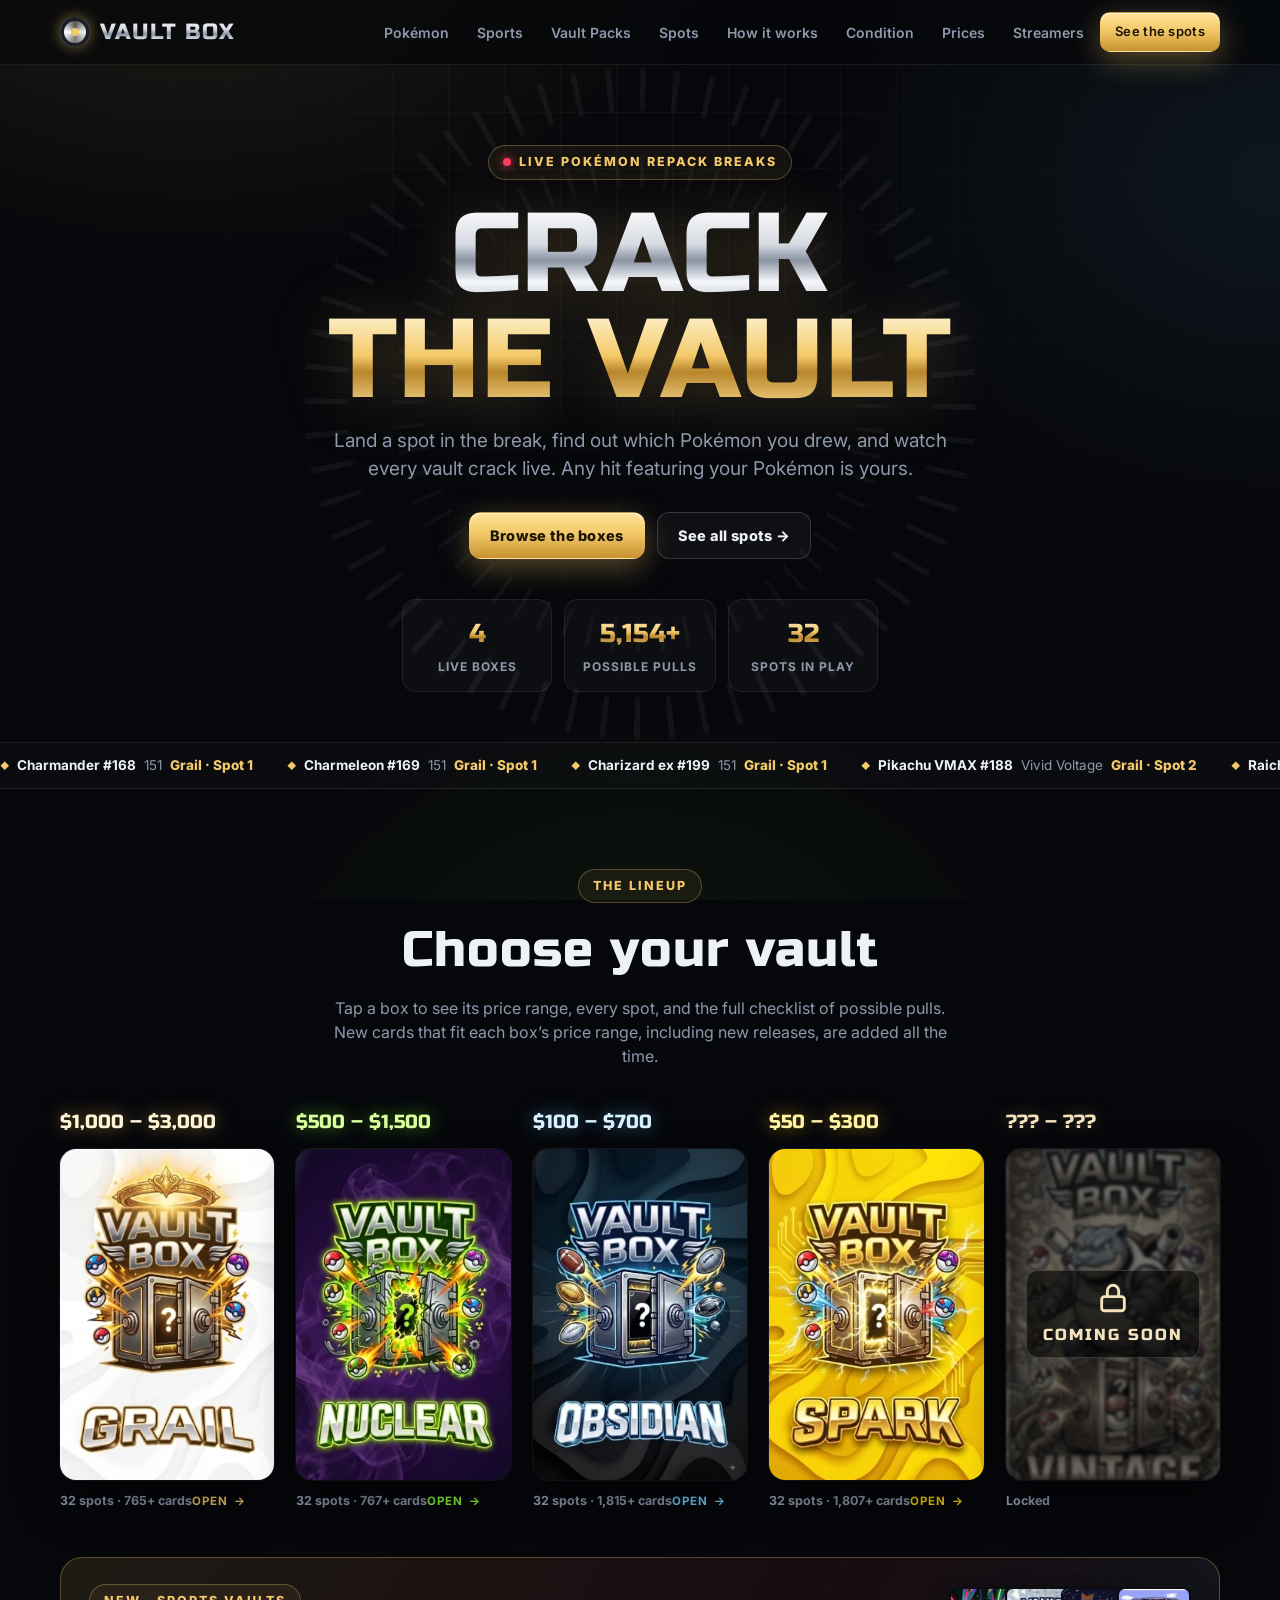
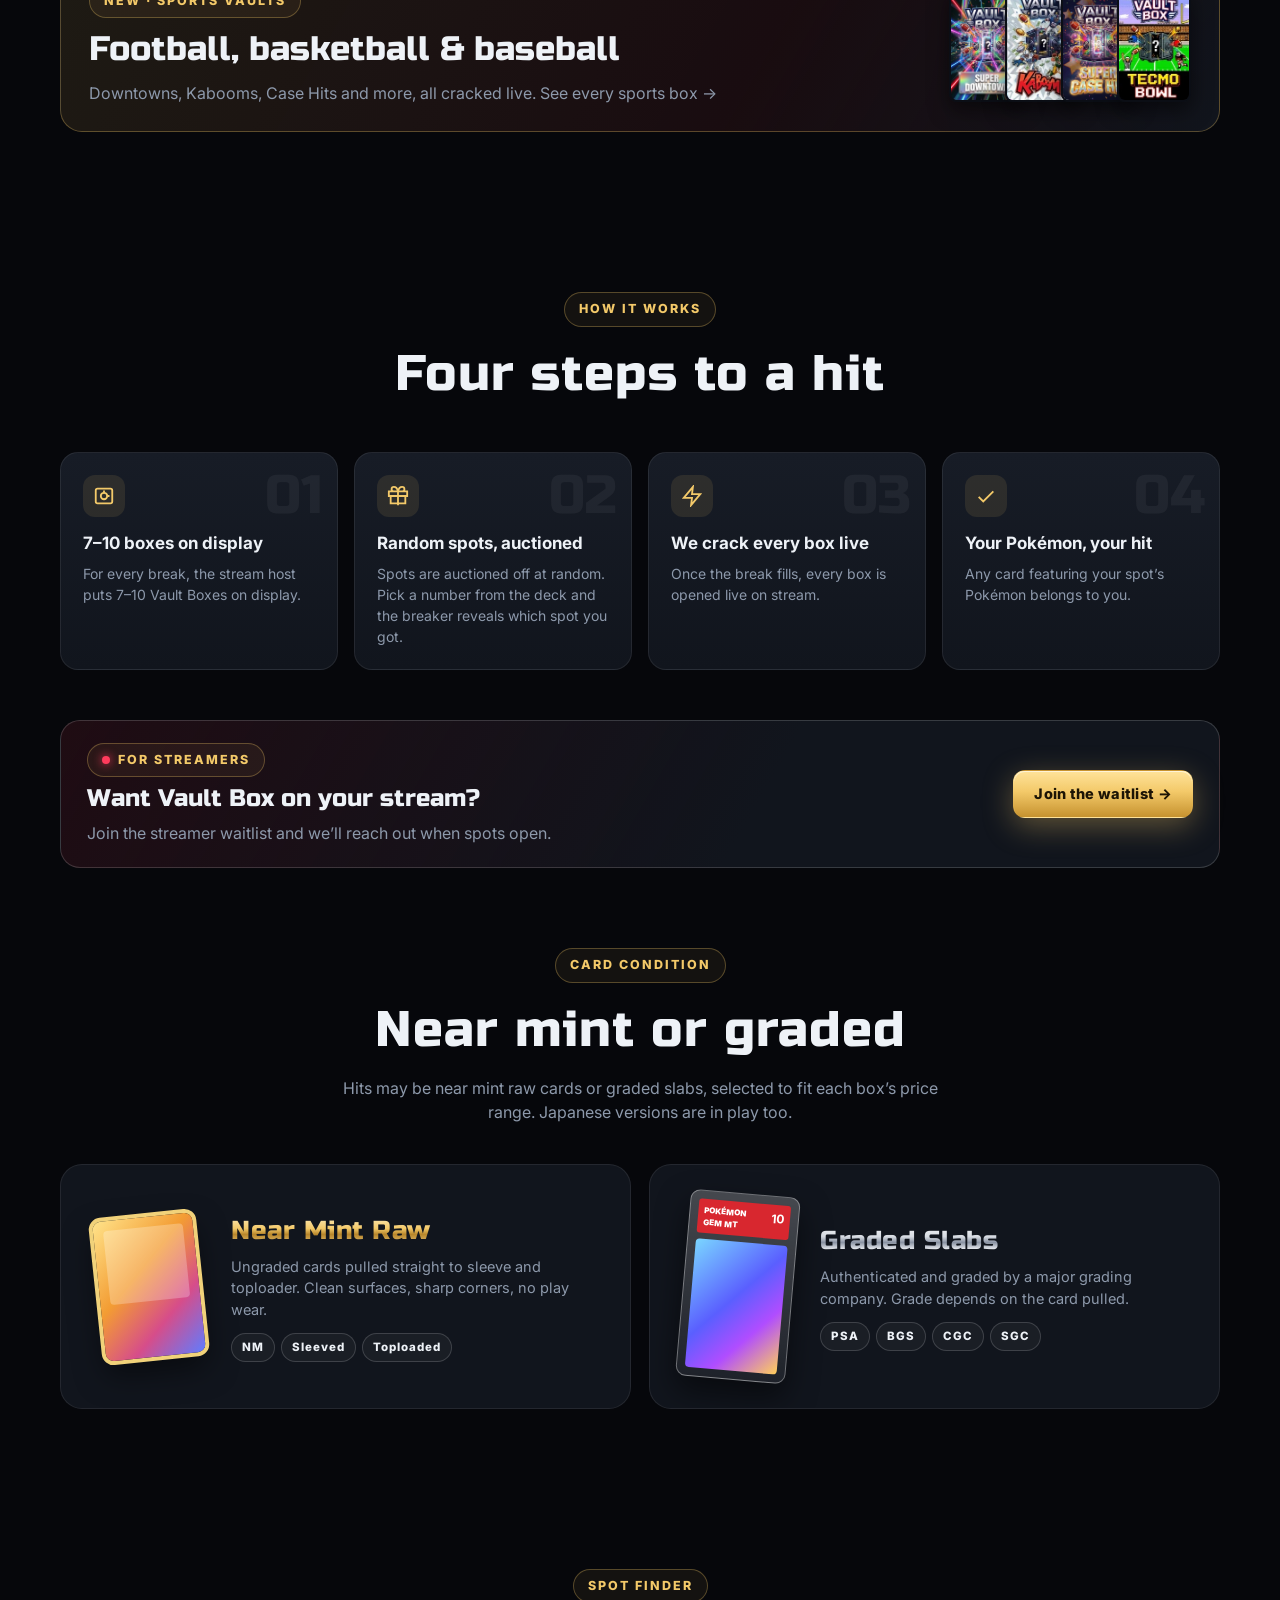
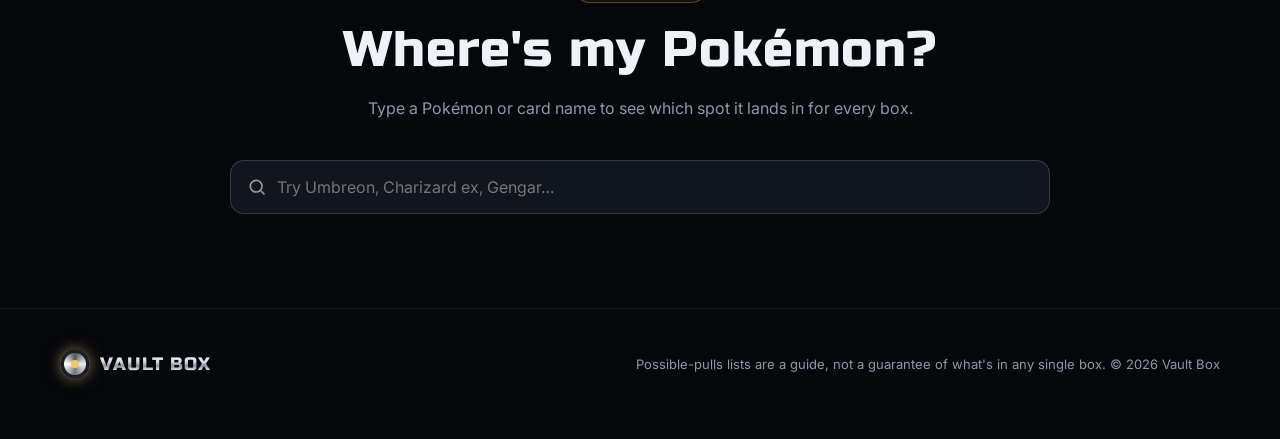
==== commit bc091c93: "Add sealed price check page backed by a daily TCGPlayer price snapshot - prices.html + js/prices.js:" ====
--- a/index.html
+++ b/index.html
@@ -25,6 +25,7 @@
         <a href="spots.html">Spots</a>
         <a class="hide-sm" href="#how">How it works</a>
         <a class="hide-sm" href="#condition">Condition</a>
+        <a href="prices.html">Prices</a>
         <a href="waitlist.html">Streamers</a>
         <a class="btn primary" href="spots.html">See the spots</a>
       </nav>
--- a/css/styles.css
+++ b/css/styles.css
@@ -714,3 +714,49 @@
 .pk-rules b { font-family: var(--display); font-weight: 400; font-size: 34px; color: #5ec8ff; }
 .pk-rules span { color: var(--dim); font-size: 14px; }
 #pk-list { --a: #5ec8ff; }
+
+/* ---------- price check (prices.html) ---------- */
+.px-input { max-width: 900px; margin: 0 auto; }
+.px-input textarea {
+  width: 100%; min-height: 190px; resize: vertical; border-radius: 14px; padding: 14px 16px;
+  border: 1px solid var(--line2); background: var(--panel); color: var(--text);
+  font: 14.5px/1.55 ui-monospace, SFMono-Regular, Menlo, Consolas, monospace; outline: 0; transition: 0.2s;
+}
+.px-input textarea:focus { border-color: var(--accent); box-shadow: 0 0 0 4px color-mix(in srgb, var(--accent) 18%, transparent); }
+.px-controls { display: flex; gap: 10px; flex-wrap: wrap; align-items: center; margin-top: 12px; }
+.px-controls .btn:disabled { opacity: 0.45; cursor: default; transform: none; }
+.px-pct { display: inline-flex; align-items: center; gap: 6px; font-size: 13.5px; font-weight: 700; color: var(--dim); }
+.px-pct input { width: 58px; padding: 9px 8px; border-radius: 10px; border: 1px solid var(--line2); background: var(--panel); color: var(--text); font: inherit; font-weight: 800; text-align: center; }
+.px-hint { margin-top: 10px; color: var(--dim); font-size: 12.5px; }
+.px-hint code { background: rgba(255, 255, 255, 0.06); padding: 1px 6px; border-radius: 6px; font-size: 12px; }
+.px-status { margin-top: 8px; min-height: 20px; color: var(--dim); font-size: 13.5px; }
+.px-bad { color: #ff6b81; }
+.gold-text { color: var(--gold); }
+.px-stats { display: grid; grid-template-columns: repeat(auto-fit, minmax(150px, 1fr)); gap: 10px; margin-bottom: 14px; }
+.px-stat { background: var(--panel); border: 1px solid var(--line); border-radius: 14px; padding: 12px 14px; }
+.px-stat span { display: block; color: var(--dim); font-size: 11.5px; letter-spacing: 1.2px; text-transform: uppercase; font-weight: 700; }
+.px-stat b { display: block; font-size: 24px; margin-top: 2px; font-variant-numeric: tabular-nums; }
+.px-stat.gold-stat { border-color: color-mix(in srgb, var(--gold) 45%, transparent); background: linear-gradient(135deg, color-mix(in srgb, var(--gold) 12%, var(--panel)), var(--panel) 60%); }
+.px-stat.gold-stat b { color: var(--gold); }
+.px-tablewrap { overflow-x: auto; }
+.px-table { width: 100%; border-collapse: collapse; background: var(--panel); border: 1px solid var(--line); border-radius: 14px; overflow: hidden; }
+.px-table th, .px-table td { padding: 11px 10px; border-bottom: 1px solid var(--line); text-align: left; vertical-align: top; font-size: 14px; }
+.px-table th { color: var(--dim); font-size: 11px; letter-spacing: 1.2px; text-transform: uppercase; font-weight: 700; }
+.px-table .n { text-align: right; white-space: nowrap; font-variant-numeric: tabular-nums; }
+.px-table tfoot td { font-weight: 800; font-size: 15.5px; background: var(--panel2); border-bottom: 0; }
+.px-name a { color: var(--text); text-decoration: none; border-bottom: 1px dotted var(--dim); font-weight: 700; }
+.px-set, .px-q { color: var(--dim); font-size: 12px; margin-top: 2px; }
+.px-alt { margin-top: 6px; max-width: 100%; background: var(--bg2); color: var(--text); border: 1px solid var(--line2); border-radius: 8px; padding: 6px 8px; font: inherit; font-size: 12.5px; }
+.px-qty { width: 60px; padding: 6px; text-align: right; border-radius: 8px; border: 1px solid var(--line2); background: var(--bg2); color: var(--text); font: inherit; font-weight: 700; }
+@media (max-width: 700px) {
+  .px-table thead { display: none; }
+  .px-table, .px-table tbody, .px-table tfoot, .px-table tr, .px-table td { display: block; width: 100%; }
+  .px-table tr { padding: 10px 12px 8px; border-bottom: 1px solid var(--line); }
+  .px-table td { border: 0; padding: 2px 0; }
+  .px-table td.n { display: inline-block; width: auto; text-align: left; margin: 8px 16px 0 0; }
+  .px-table td.n::before { content: attr(data-l); display: block; color: var(--dim); font-size: 10.5px; letter-spacing: 1px; text-transform: uppercase; font-weight: 700; }
+  .px-table tfoot tr { display: flex; flex-wrap: wrap; gap: 0 16px; align-items: flex-end; }
+  .px-table tfoot td { width: auto; }
+  .px-table tfoot td:empty { display: none; }
+  .px-alt { width: 100%; }
+}
